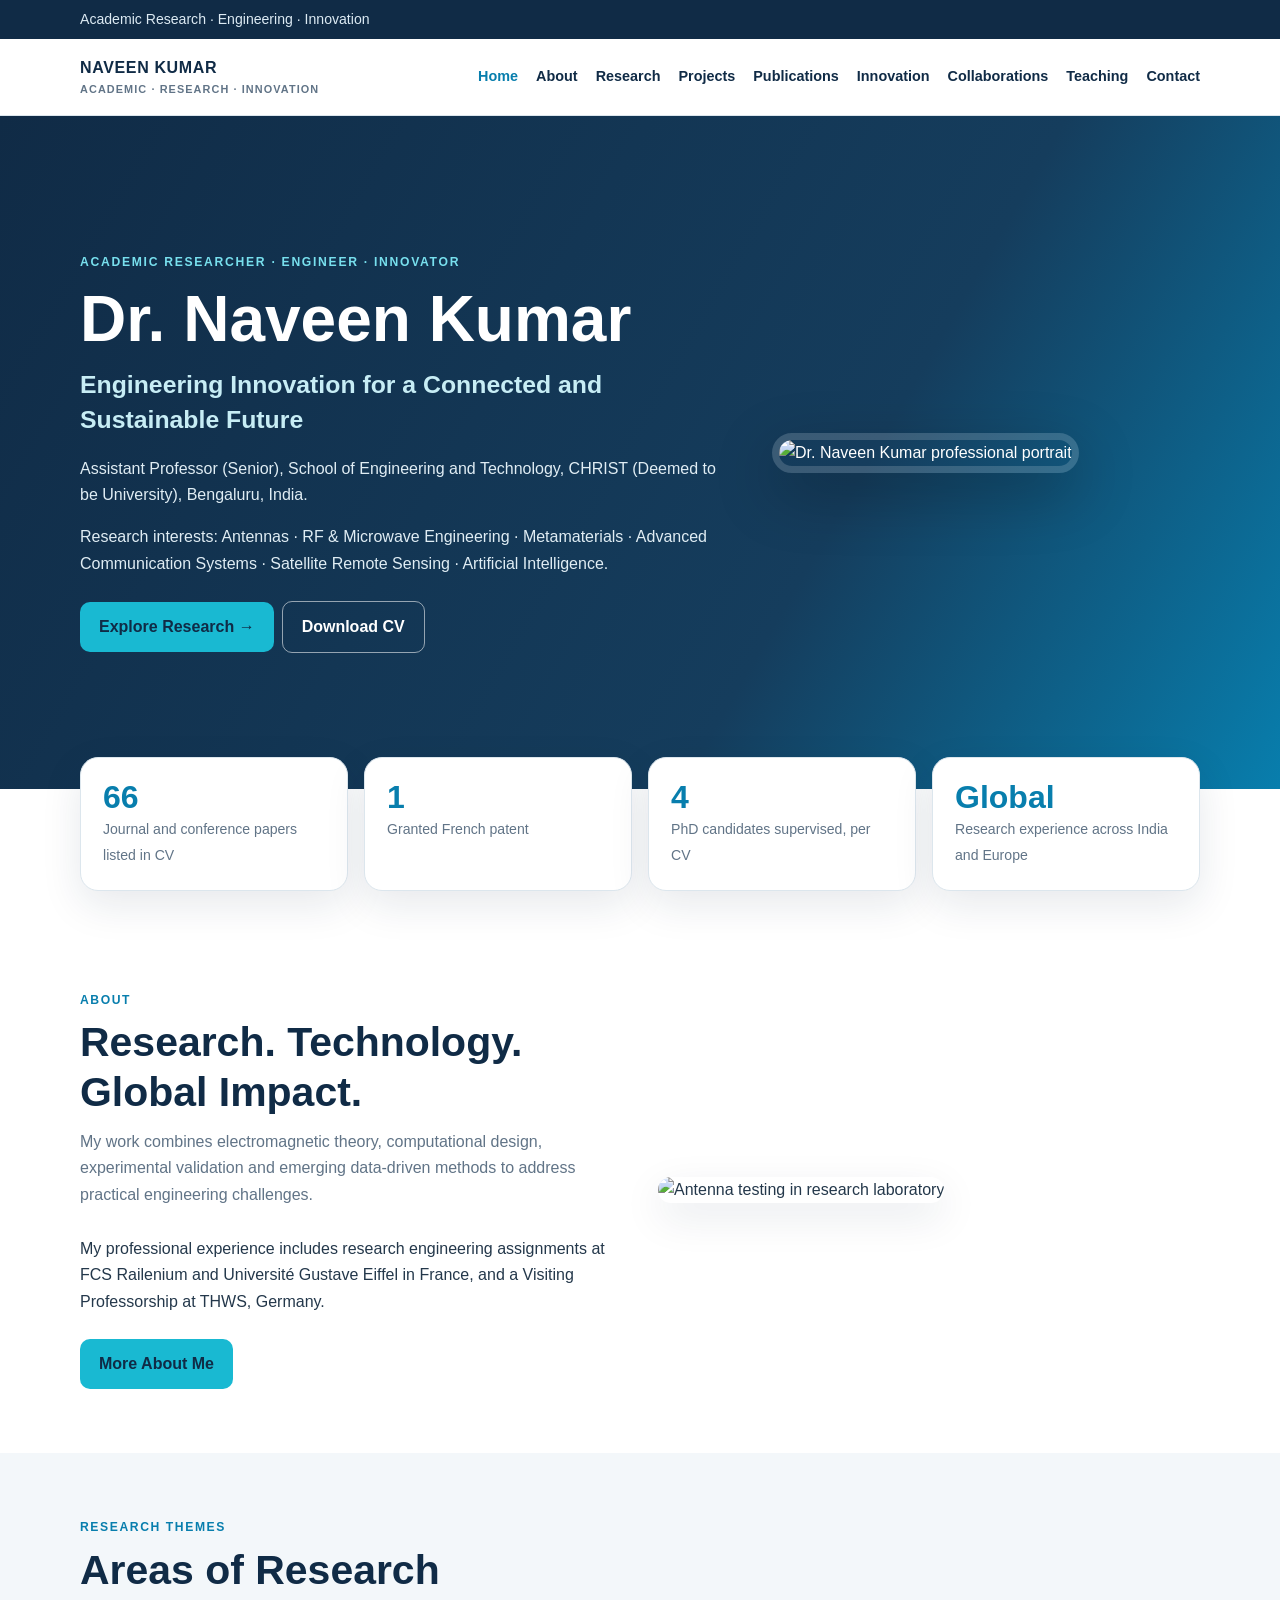
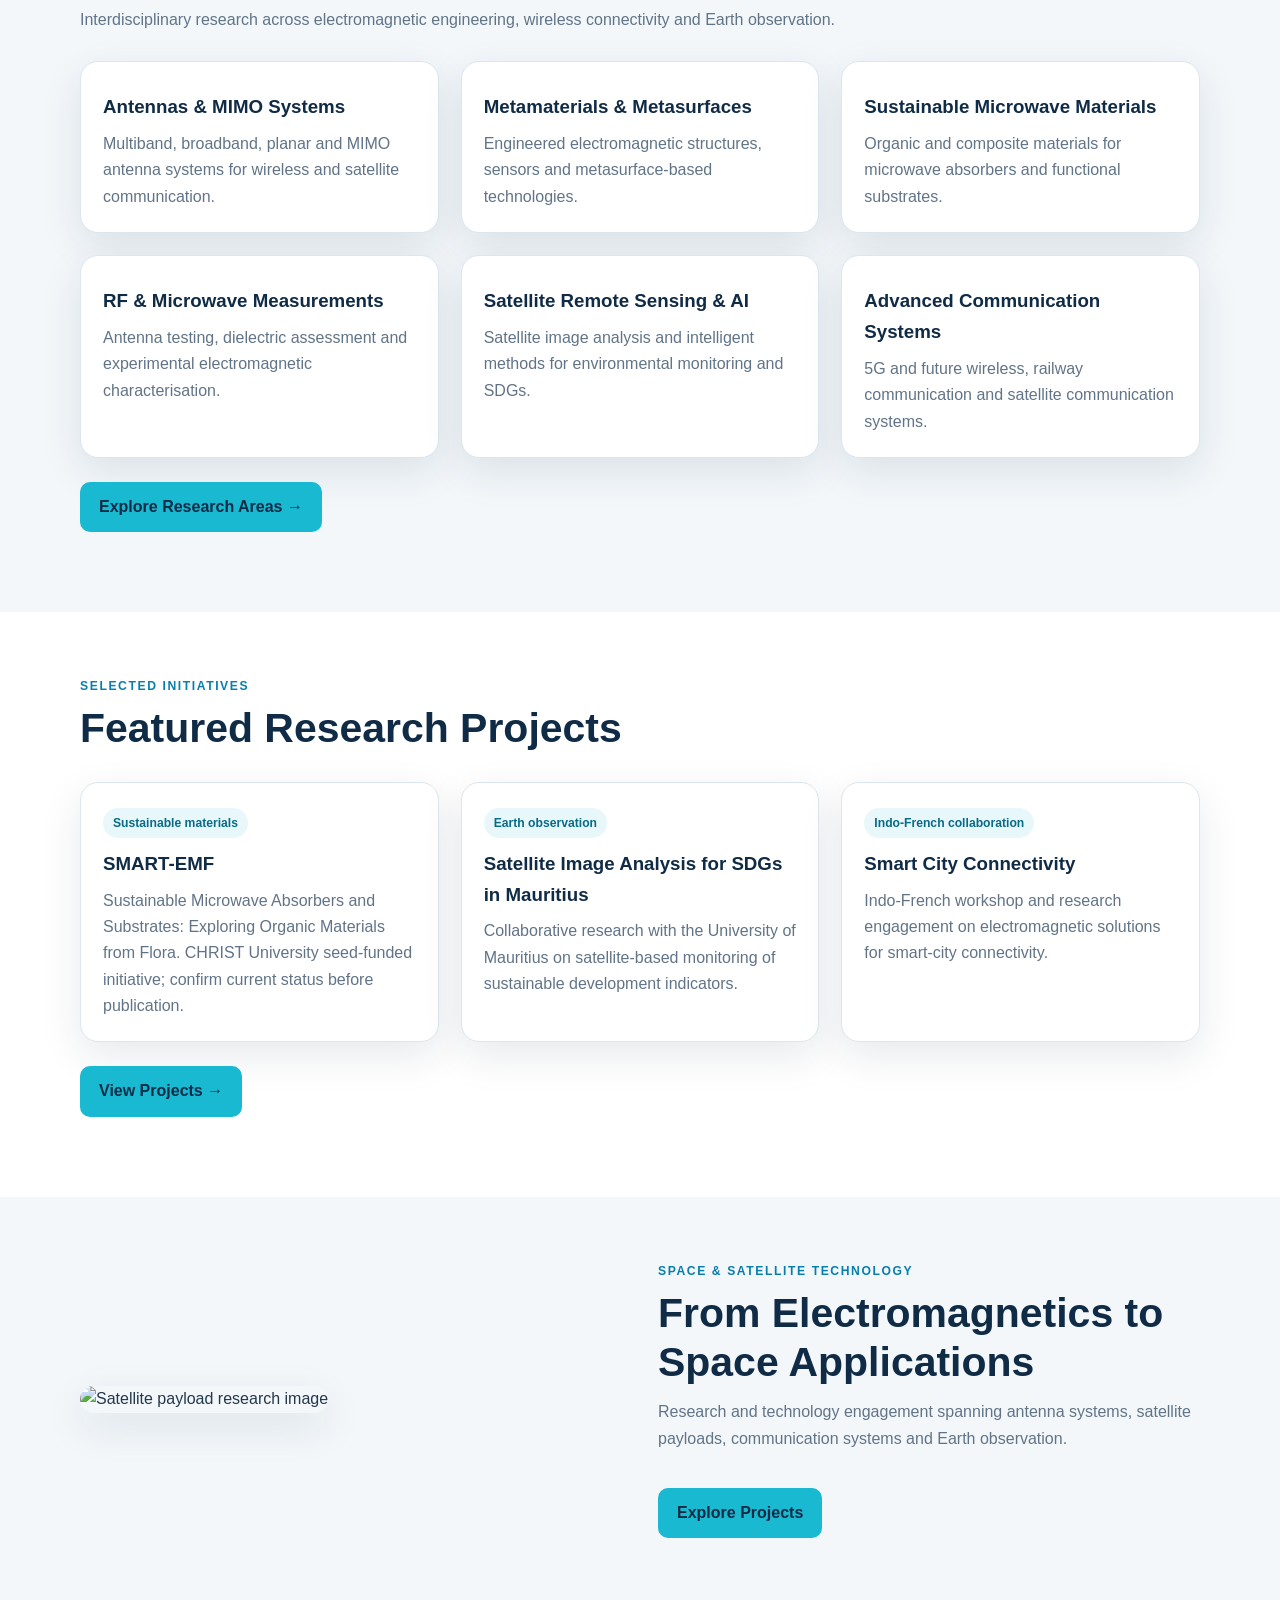
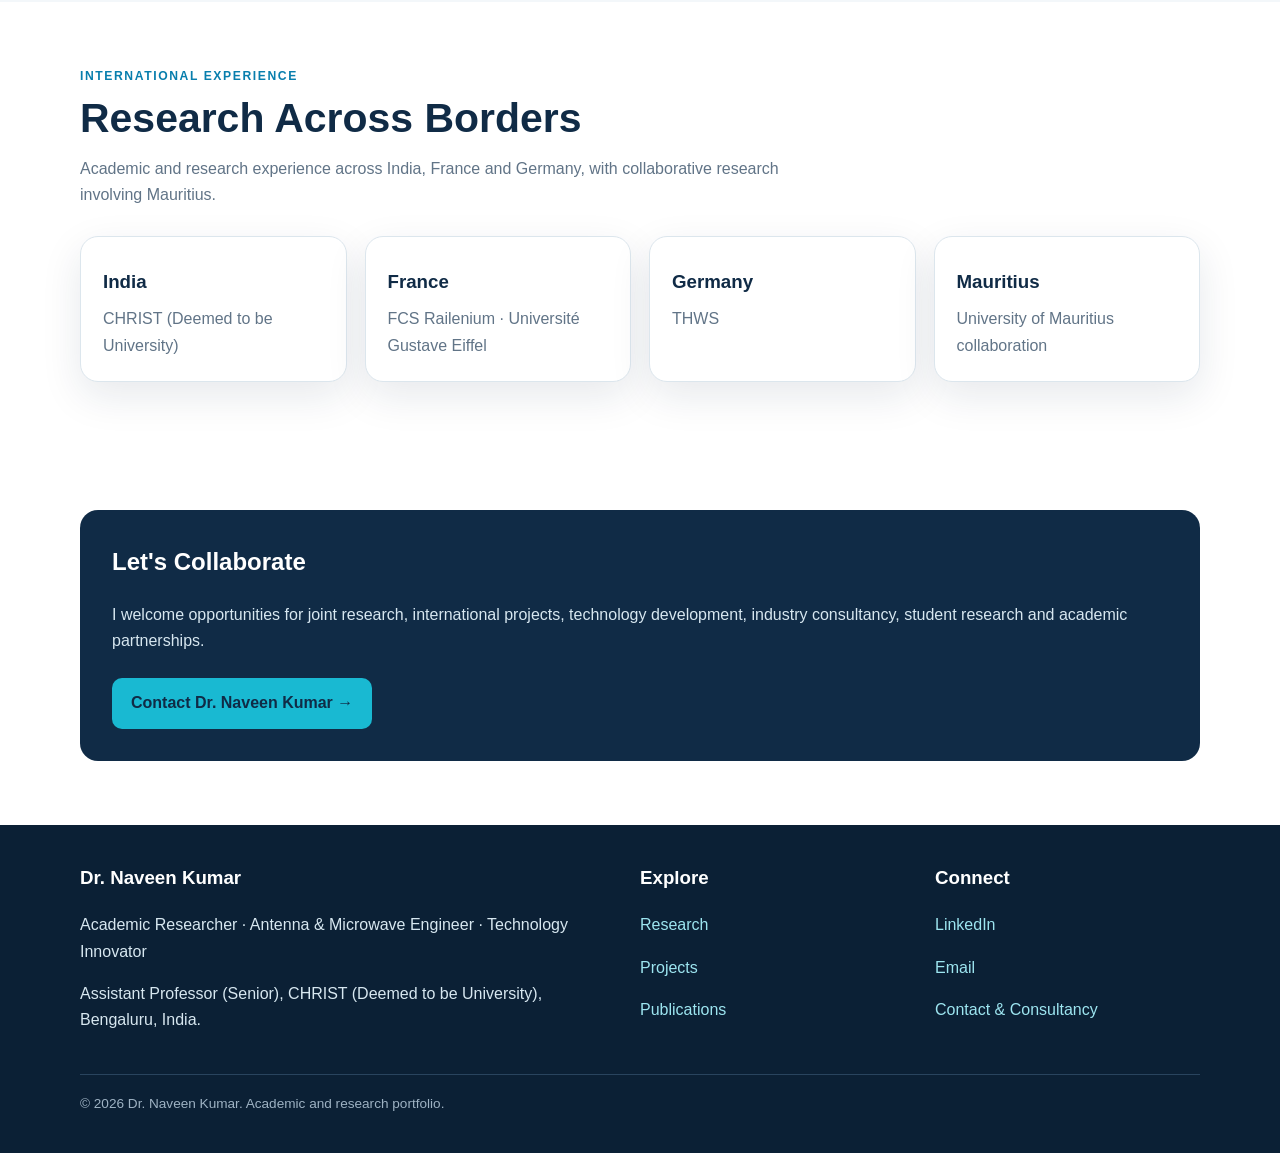
==== index.html @ cc2209ce "Fix HTML structure and update header content" ====
<!doctype html><html lang="en"><head><meta charset="utf-8"><meta name="viewport" content="width=device-width,initial-scale=1"><meta name="description" content="Academic and research portfolio of Dr. Naveen Kumar."><title>Home | Dr. Naveen Kumar</title><link rel="stylesheet" href="styles.css"></head><body>
<div class="topbar"><div class="container"><span>Academic Research · Engineering · Innovation</span></div></div>
<header><div class="container nav"><a class="brand" href="index.html"><span>NAVEEN KUMAR<small>ACADEMIC · RESEARCH · INNOVATION</small></span></a>
<button class="menu-toggle" aria-expanded="false">Menu ☰</button><nav><a href="index.html" class="active">Home</a><a href="about.html" class="">About</a><a href="research.html" class="">Research</a><a href="projects.html" class="">Projects</a><a href="publications.html" class="">Publications</a><a href="innovation.html" class="">Innovation</a><a href="collaborations.html" class="">Collaborations</a><a href="teaching.html" class="">Teaching</a><a href="contact.html" class="">Contact</a></nav></div></header>
<section class="hero"><div class="container hero-grid"><div>
<div class="eyebrow">Academic Researcher · Engineer · Innovator</div>
<h1>Dr. Naveen Kumar</h1>
<h2>Engineering Innovation for a Connected and Sustainable Future</h2>
<p>Assistant Professor (Senior), School of Engineering and Technology, CHRIST (Deemed to be University), Bengaluru, India.</p>
<p>Research interests: Antennas · RF & Microwave Engineering · Metamaterials · Advanced Communication Systems · Satellite Remote Sensing · Artificial Intelligence.</p>
<a class="btn" href="research.html">Explore Research →</a><a class="btn btn-outline" href="assets/Naveen_Kumar_Academic_CV.pdf">Download CV</a>
</div>
<div> <img class="hero-photo" src="assets/naveen_photo.jpg" alt="Dr. Naveen Kumar professional portrait"></div>
</div></section>
<section style="padding:0 0 35px"><div class="container stats">
<div class="stat"><strong>66</strong><span>Journal and conference papers listed in CV</span></div>
<div class="stat"><strong>1</strong><span>Granted French patent</span></div>
<div class="stat"><strong>4</strong><span>PhD candidates supervised, per CV</span></div>
<div class="stat"><strong>Global</strong><span>Research experience across India and Europe</span></div>
</div></section>
<section><div class="container split"><div><div class="kicker">ABOUT</div><div class="section-head"><h2>Research. Technology. Global Impact.</h2><p>My work combines electromagnetic theory, computational design, experimental validation and emerging data-driven methods to address practical engineering challenges.</p></div><p>My professional experience includes research engineering assignments at FCS Railenium and Université Gustave Eiffel in France, and a Visiting Professorship at THWS, Germany.</p><a class="btn" href="about.html">More About Me</a></div><div><img src="assets/antenna-testing.jpg" alt="Antenna testing in research laboratory"></div></div></section>
<section class="section-alt"><div class="container"><div class="section-head"><div class="kicker">RESEARCH THEMES</div><h2>Areas of Research</h2><p>Interdisciplinary research across electromagnetic engineering, wireless connectivity and Earth observation.</p></div>
<div class="grid-3">
<div class="card"><h3>Antennas & MIMO Systems</h3><p>Multiband, broadband, planar and MIMO antenna systems for wireless and satellite communication.</p></div>
<div class="card"><h3>Metamaterials & Metasurfaces</h3><p>Engineered electromagnetic structures, sensors and metasurface-based technologies.</p></div>
<div class="card"><h3>Sustainable Microwave Materials</h3><p>Organic and composite materials for microwave absorbers and functional substrates.</p></div>
<div class="card"><h3>RF & Microwave Measurements</h3><p>Antenna testing, dielectric assessment and experimental electromagnetic characterisation.</p></div>
<div class="card"><h3>Satellite Remote Sensing & AI</h3><p>Satellite image analysis and intelligent methods for environmental monitoring and SDGs.</p></div>
<div class="card"><h3>Advanced Communication Systems</h3><p>5G and future wireless, railway communication and satellite communication systems.</p></div>
</div><p><a class="btn" href="research.html">Explore Research Areas →</a></p></div></section>
<section><div class="container"><div class="section-head"><div class="kicker">SELECTED INITIATIVES</div><h2>Featured Research Projects</h2></div><div class="grid-3">
<div class="card"><span class="tag">Sustainable materials</span><h3>SMART-EMF</h3><p>Sustainable Microwave Absorbers and Substrates: Exploring Organic Materials from Flora. CHRIST University seed-funded initiative; confirm current status before publication.</p></div>
<div class="card"><span class="tag">Earth observation</span><h3>Satellite Image Analysis for SDGs in Mauritius</h3><p>Collaborative research with the University of Mauritius on satellite-based monitoring of sustainable development indicators.</p></div>
<div class="card"><span class="tag">Indo-French collaboration</span><h3>Smart City Connectivity</h3><p>Indo-French workshop and research engagement on electromagnetic solutions for smart-city connectivity.</p></div>
</div><p><a class="btn" href="projects.html">View Projects →</a></p></div></section>
<section class="section-alt"><div class="container split"><div><img src="assets/satellite-payload.jpg" alt="Satellite payload research image"></div><div><div class="kicker">SPACE & SATELLITE TECHNOLOGY</div><div class="section-head"><h2>From Electromagnetics to Space Applications</h2><p>Research and technology engagement spanning antenna systems, satellite payloads, communication systems and Earth observation.</p></div><a class="btn" href="projects.html">Explore Projects</a></div></div></section>
<section><div class="container"><div class="section-head"><div class="kicker">INTERNATIONAL EXPERIENCE</div><h2>Research Across Borders</h2><p>Academic and research experience across India, France and Germany, with collaborative research involving Mauritius.</p></div><div class="grid-4">
<div class="card"><h3>India</h3><p>CHRIST (Deemed to be University)</p></div><div class="card"><h3>France</h3><p>FCS Railenium · Université Gustave Eiffel</p></div><div class="card"><h3>Germany</h3><p>THWS</p></div><div class="card"><h3>Mauritius</h3><p>University of Mauritius collaboration</p></div>
</div></div></section>
<section><div class="container"><div class="callout"><h2>Let's Collaborate</h2><p>I welcome opportunities for joint research, international projects, technology development, industry consultancy, student research and academic partnerships.</p><a class="btn" href="contact.html">Contact Dr. Naveen Kumar →</a></div></div></section>

<footer><div class="container"><div class="foot-grid">
<div><h3>Dr. Naveen Kumar</h3><p>Academic Researcher · Antenna & Microwave Engineer · Technology Innovator</p><p>Assistant Professor (Senior), CHRIST (Deemed to be University), Bengaluru, India.</p></div>
<div><h3>Explore</h3><p><a href="research.html">Research</a></p><p><a href="projects.html">Projects</a></p><p><a href="publications.html">Publications</a></p></div>
<div><h3>Connect</h3><p><a href="https://www.linkedin.com/in/dr-naveenkumar/" target="_blank" rel="noopener">LinkedIn</a></p><p><a href="mailto:chd.naveen@gmail.com">Email</a></p><p><a href="contact.html">Contact & Consultancy</a></p></div>
</div><div class="copyright">© <span id="year">2026</span> Dr. Naveen Kumar. Academic and research portfolio.</div></div></footer>
<script>document.getElementById('year').textContent=new Date().getFullYear()</script><script src="script.js"></script></body></html>
---- styles.css ----
:root{--navy:#102b46;--blue:#087ead;--cyan:#19b9d2;--ink:#24384b;--muted:#617487;--pale:#f3f7fa;--line:#dce6ed;--white:#fff;--shadow:0 14px 40px rgba(16,43,70,.10);--radius:18px}
*{box-sizing:border-box}html{scroll-behavior:smooth}body{margin:0;font-family:Arial,Helvetica,sans-serif;color:var(--ink);background:#fff;line-height:1.65}
a{color:var(--blue);text-decoration:none}a:hover{color:var(--navy);text-decoration:underline}
.container{width:min(1120px,92%);margin:auto}.topbar{background:var(--navy);color:#dceaf3;font-size:.88rem}.topbar .container{display:flex;justify-content:space-between;gap:15px;padding:8px 0;flex-wrap:wrap}
header{background:#fff;border-bottom:1px solid var(--line);position:sticky;top:0;z-index:20}.nav{min-height:76px;display:flex;align-items:center;justify-content:space-between;gap:24px}.brand{display:flex;align-items:center;gap:12px;color:var(--navy);font-weight:800;letter-spacing:.04em}.brand img{width:45px;height:45px;object-fit:contain}.brand small{display:block;color:var(--muted);font-size:.68rem;font-weight:600;letter-spacing:.1em}
nav{display:flex;align-items:center;gap:18px;flex-wrap:wrap}nav a{font-size:.9rem;color:var(--navy);font-weight:700}nav a.active{color:var(--blue)}.menu-toggle{display:none;border:1px solid var(--line);background:#fff;border-radius:9px;padding:9px 12px;color:var(--navy);font-weight:700}
.hero{background:linear-gradient(120deg,#102b46 0%,#153d5d 64%,#087ead 100%);color:white;overflow:hidden}.hero-grid{display:grid;grid-template-columns:1.2fr .8fr;align-items:center;gap:50px;padding:72px 0}.eyebrow{color:#78e0ee;text-transform:uppercase;font-size:.76rem;font-weight:800;letter-spacing:.14em}.hero h1{font-size:clamp(2.4rem,5vw,4.3rem);line-height:1.06;margin:14px 0}.hero h2{font-size:clamp(1.1rem,2.1vw,1.55rem);line-height:1.4;color:#c7edf5;font-weight:600;margin:0 0 18px}.hero p{color:#e0edf4;max-width:650px}.hero-photo{width:100%;max-width:390px;justify-self:end;aspect-ratio:4/5;object-fit:cover;object-position:center 25%;border:7px solid rgba(255,255,255,.16);border-radius:24px;box-shadow:0 20px 60px rgba(0,0,0,.25)}
.btn{display:inline-flex;align-items:center;justify-content:center;padding:12px 19px;border-radius:10px;background:var(--cyan);color:var(--navy);font-weight:800;margin:8px 8px 0 0}.btn:hover{background:#8ce7f2;color:var(--navy);text-decoration:none}.btn-outline{border:1px solid rgba(255,255,255,.55);background:transparent;color:white}
section{padding:64px 0}.section-alt{background:var(--pale)}.section-head{max-width:760px;margin-bottom:28px}.kicker{color:var(--blue);font-size:.76rem;font-weight:800;letter-spacing:.13em;text-transform:uppercase}.section-head h2,.page-hero h1{color:var(--navy);font-size:clamp(1.8rem,3.2vw,2.6rem);line-height:1.2;margin:8px 0 12px}.section-head p{color:var(--muted);margin:0}
.stats{display:grid;grid-template-columns:repeat(4,1fr);gap:16px;margin-top:-32px;position:relative}.stat,.card{background:#fff;border:1px solid var(--line);border-radius:var(--radius);padding:22px;box-shadow:var(--shadow)}.stat strong{display:block;font-size:2rem;color:var(--blue);line-height:1.1}.stat span{font-size:.88rem;color:var(--muted)}
.grid-2{display:grid;grid-template-columns:repeat(2,1fr);gap:22px}.grid-3{display:grid;grid-template-columns:repeat(3,1fr);gap:22px}.grid-4{display:grid;grid-template-columns:repeat(4,1fr);gap:18px}
.card h3{color:var(--navy);margin:8px 0}.card p{color:var(--muted);margin:0}.card img{width:100%;height:205px;object-fit:cover;border-radius:12px;margin-bottom:12px}.tag{display:inline-block;background:#e8f7fa;color:#086b87;border-radius:99px;padding:5px 10px;font-size:.76rem;font-weight:700;margin:3px 4px 3px 0}
.feature-image{width:100%;height:350px;object-fit:cover;border-radius:var(--radius);box-shadow:var(--shadow)}.split{display:grid;grid-template-columns:1fr 1fr;gap:36px;align-items:center}.split img{width:100%;max-height:430px;object-fit:cover;border-radius:var(--radius);box-shadow:var(--shadow)}
.page-hero{background:var(--pale);padding:54px 0;border-bottom:1px solid var(--line)}.page-hero p{max-width:800px;color:var(--muted);margin:0}
ul.clean{padding-left:20px}ul.clean li{margin:8px 0}.timeline{border-left:3px solid var(--cyan);padding-left:22px}.timeline article{margin:0 0 22px}.timeline h3{margin:0;color:var(--navy)}.timeline small{color:var(--blue);font-weight:700}
.table-wrap{overflow-x:auto}table{width:100%;border-collapse:collapse;background:#fff}th,td{padding:13px 14px;border-bottom:1px solid var(--line);text-align:left;vertical-align:top}th{background:var(--navy);color:white}
.callout{background:var(--navy);color:#fff;border-radius:var(--radius);padding:32px}.callout h2{margin-top:0;color:#fff}.callout p{color:#d7e7f0}
footer{background:#0b2035;color:#d7e7f0;padding:38px 0}footer a{color:#9de5f0}footer .foot-grid{display:grid;grid-template-columns:2fr 1fr 1fr;gap:30px}footer h3{color:#fff;margin-top:0}.copyright{border-top:1px solid #29445e;margin-top:24px;padding-top:18px;color:#9eb2c3;font-size:.85rem}
.gallery{display:grid;grid-template-columns:repeat(3,1fr);gap:14px}.gallery img{width:100%;height:220px;object-fit:cover;border-radius:12px}
.notice{padding:14px 18px;background:#fff8e8;border-left:4px solid #e2a52b;border-radius:8px;color:#6c541f}
@media(max-width:850px){nav{gap:10px}nav a{font-size:.82rem}.hero-grid{gap:28px}.stats{grid-template-columns:repeat(2,1fr)}.grid-4{grid-template-columns:repeat(2,1fr)}}
@media(max-width:680px){.menu-toggle{display:block}nav{display:none;position:absolute;left:0;right:0;top:76px;background:white;padding:16px 4%;border-bottom:1px solid var(--line);box-shadow:var(--shadow);flex-direction:column;align-items:flex-start}nav.open{display:flex}.hero-grid,.split{grid-template-columns:1fr}.hero-grid{padding:48px 0}.hero-photo{justify-self:start;max-width:260px}.grid-2,.grid-3,.grid-4{grid-template-columns:1fr}.stats{grid-template-columns:repeat(2,1fr)}section{padding:46px 0}.gallery{grid-template-columns:1fr 1fr}footer .foot-grid{grid-template-columns:1fr}.topbar .container{font-size:.78rem}}
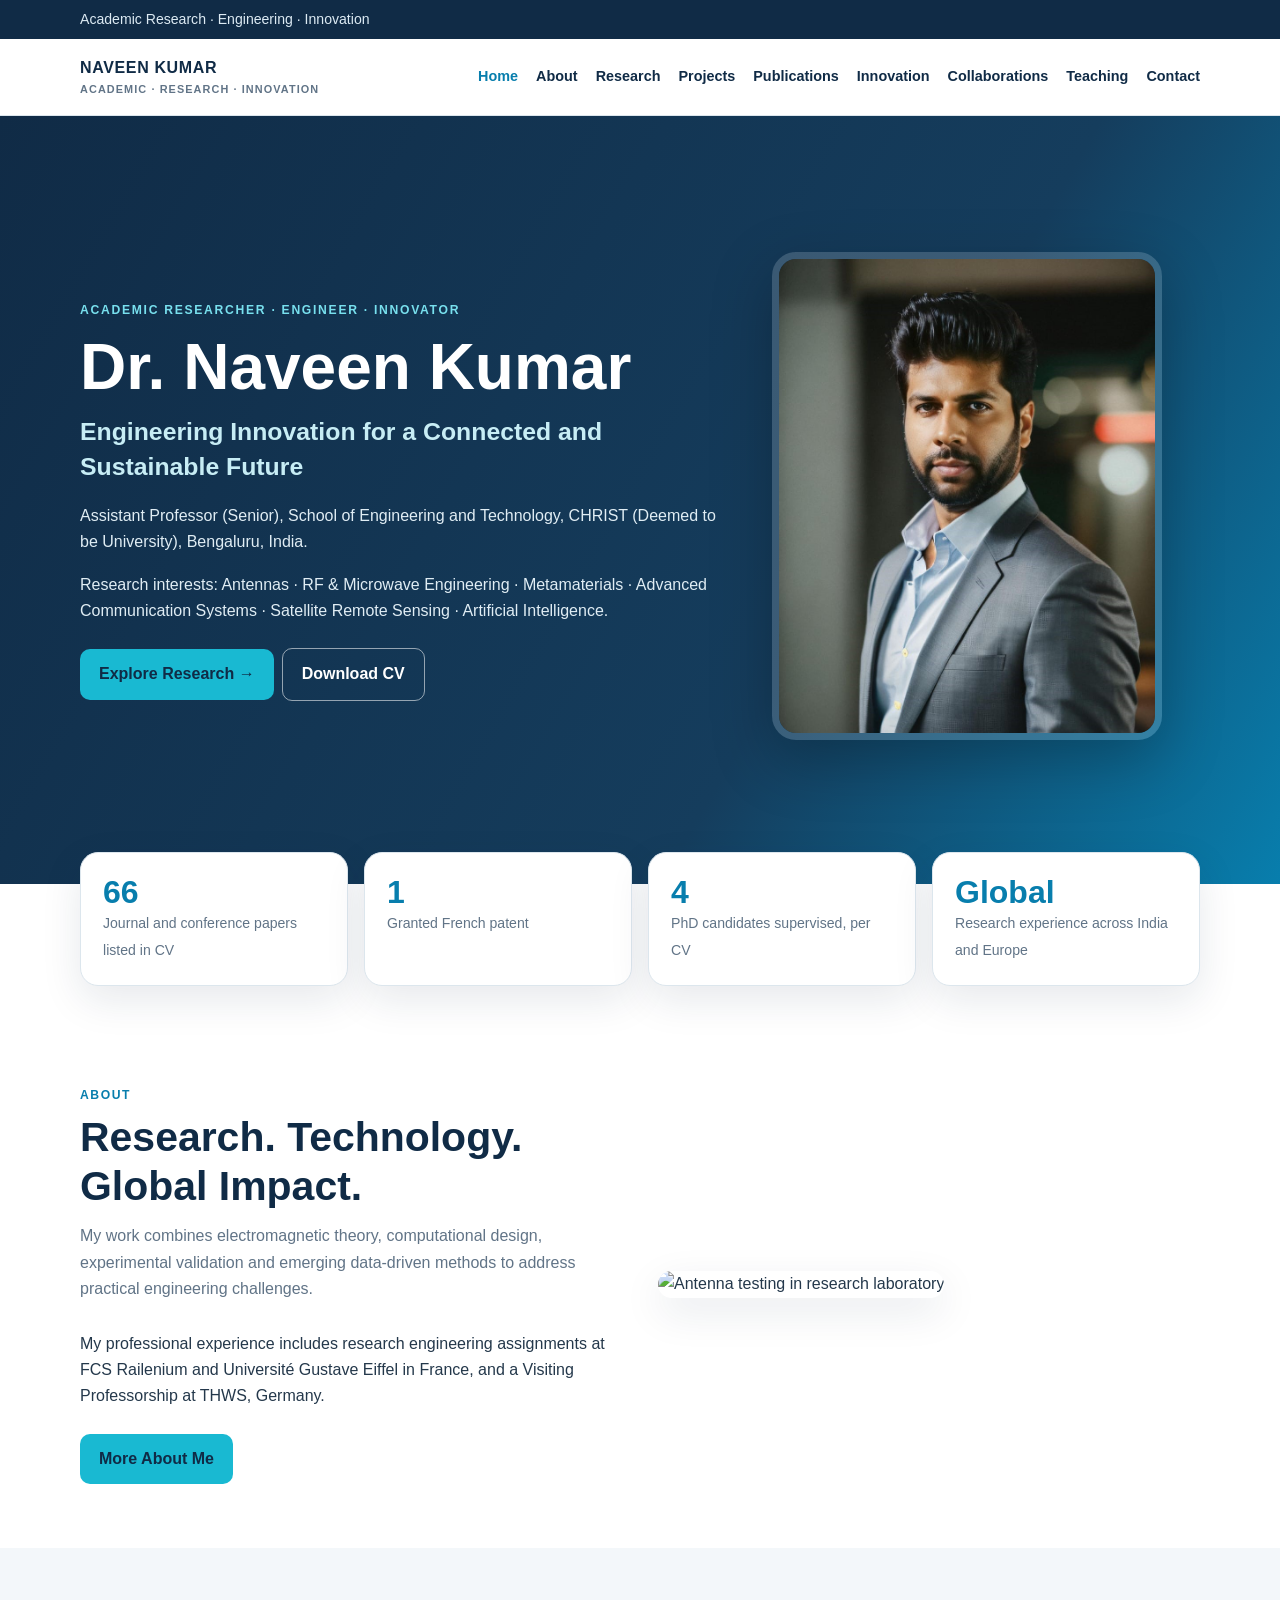
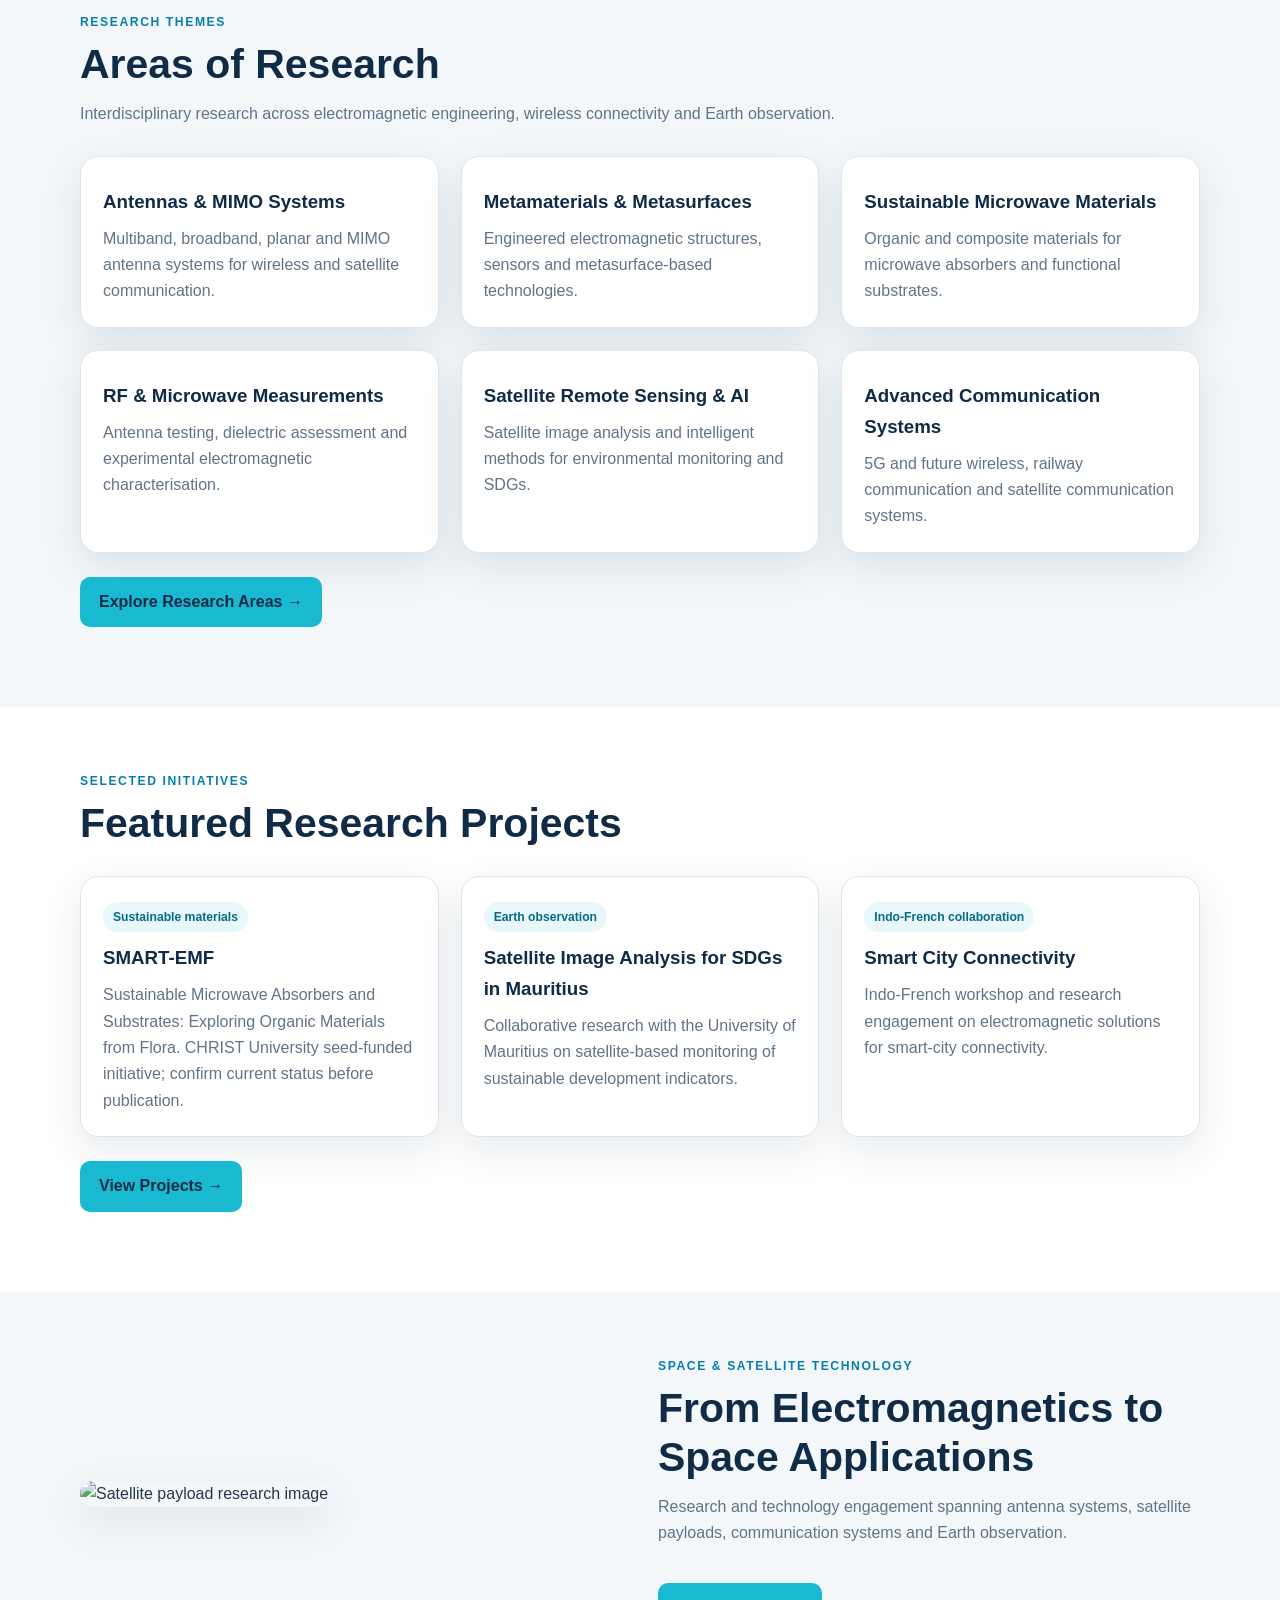
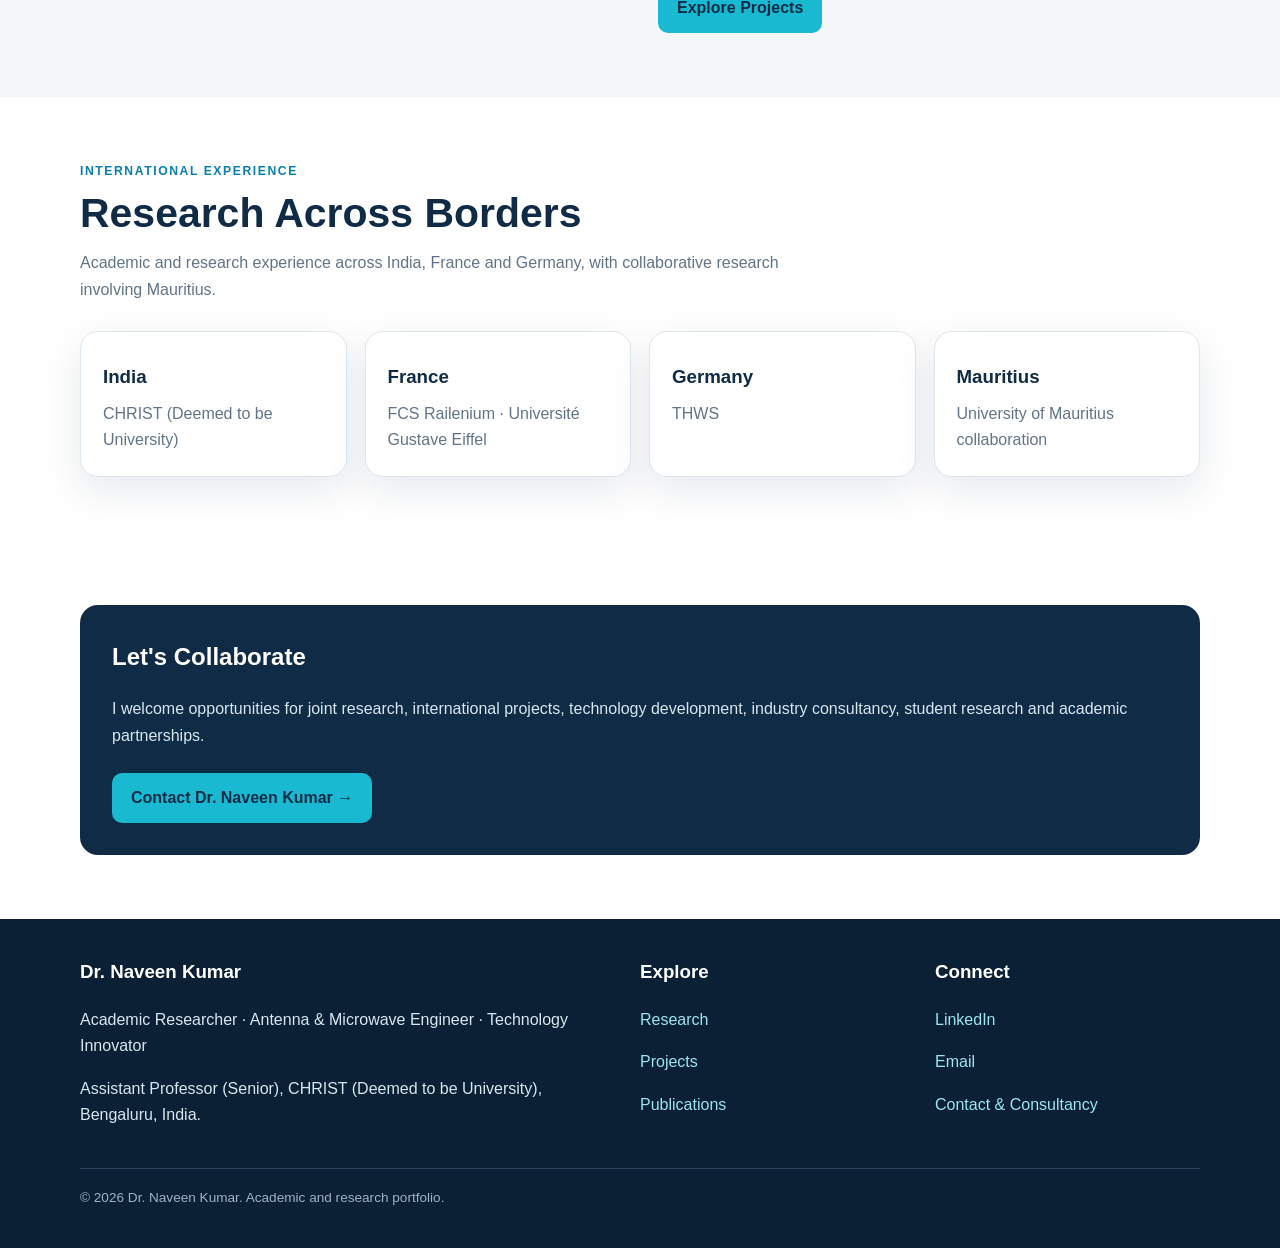
==== commit 1f13fad3: "Fix links and image source in index.html Updated CV link and image source to remove 'assets/' prefix" ====
--- a/index.html
+++ b/index.html
@@ -8,9 +8,9 @@
 <h2>Engineering Innovation for a Connected and Sustainable Future</h2>
 <p>Assistant Professor (Senior), School of Engineering and Technology, CHRIST (Deemed to be University), Bengaluru, India.</p>
 <p>Research interests: Antennas · RF & Microwave Engineering · Metamaterials · Advanced Communication Systems · Satellite Remote Sensing · Artificial Intelligence.</p>
-<a class="btn" href="research.html">Explore Research →</a><a class="btn btn-outline" href="assets/Naveen_Kumar_Academic_CV.pdf">Download CV</a>
+<a class="btn" href="research.html">Explore Research →</a><a class="btn btn-outline" href="Naveen_Kumar_Academic_CV.pdf">Download CV</a>
 </div>
-<div> <img class="hero-photo" src="assets/naveen_photo.jpg" alt="Dr. Naveen Kumar professional portrait"></div>
+<div> <img class="hero-photo" src="naveen_photo.jpg" alt="Dr. Naveen Kumar professional portrait"></div>
 </div></section>
 <section style="padding:0 0 35px"><div class="container stats">
 <div class="stat"><strong>66</strong><span>Journal and conference papers listed in CV</span></div>
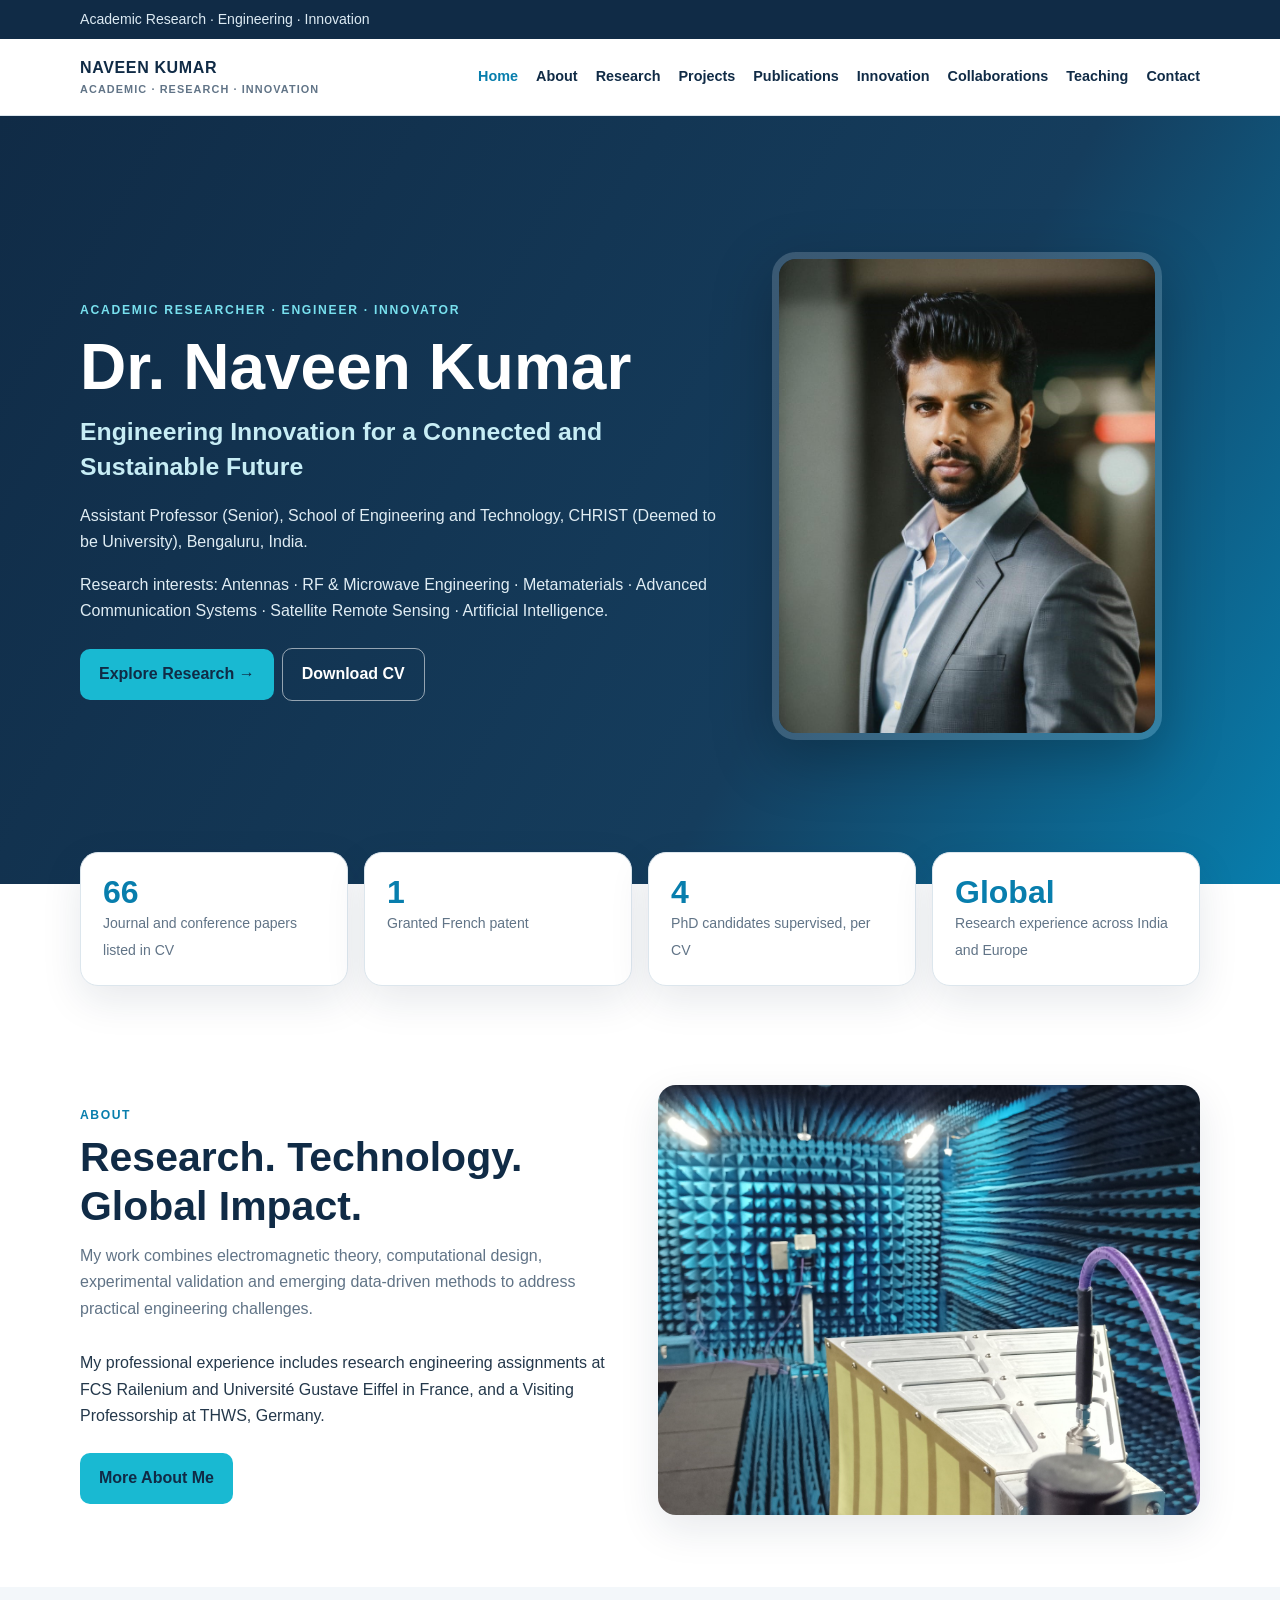
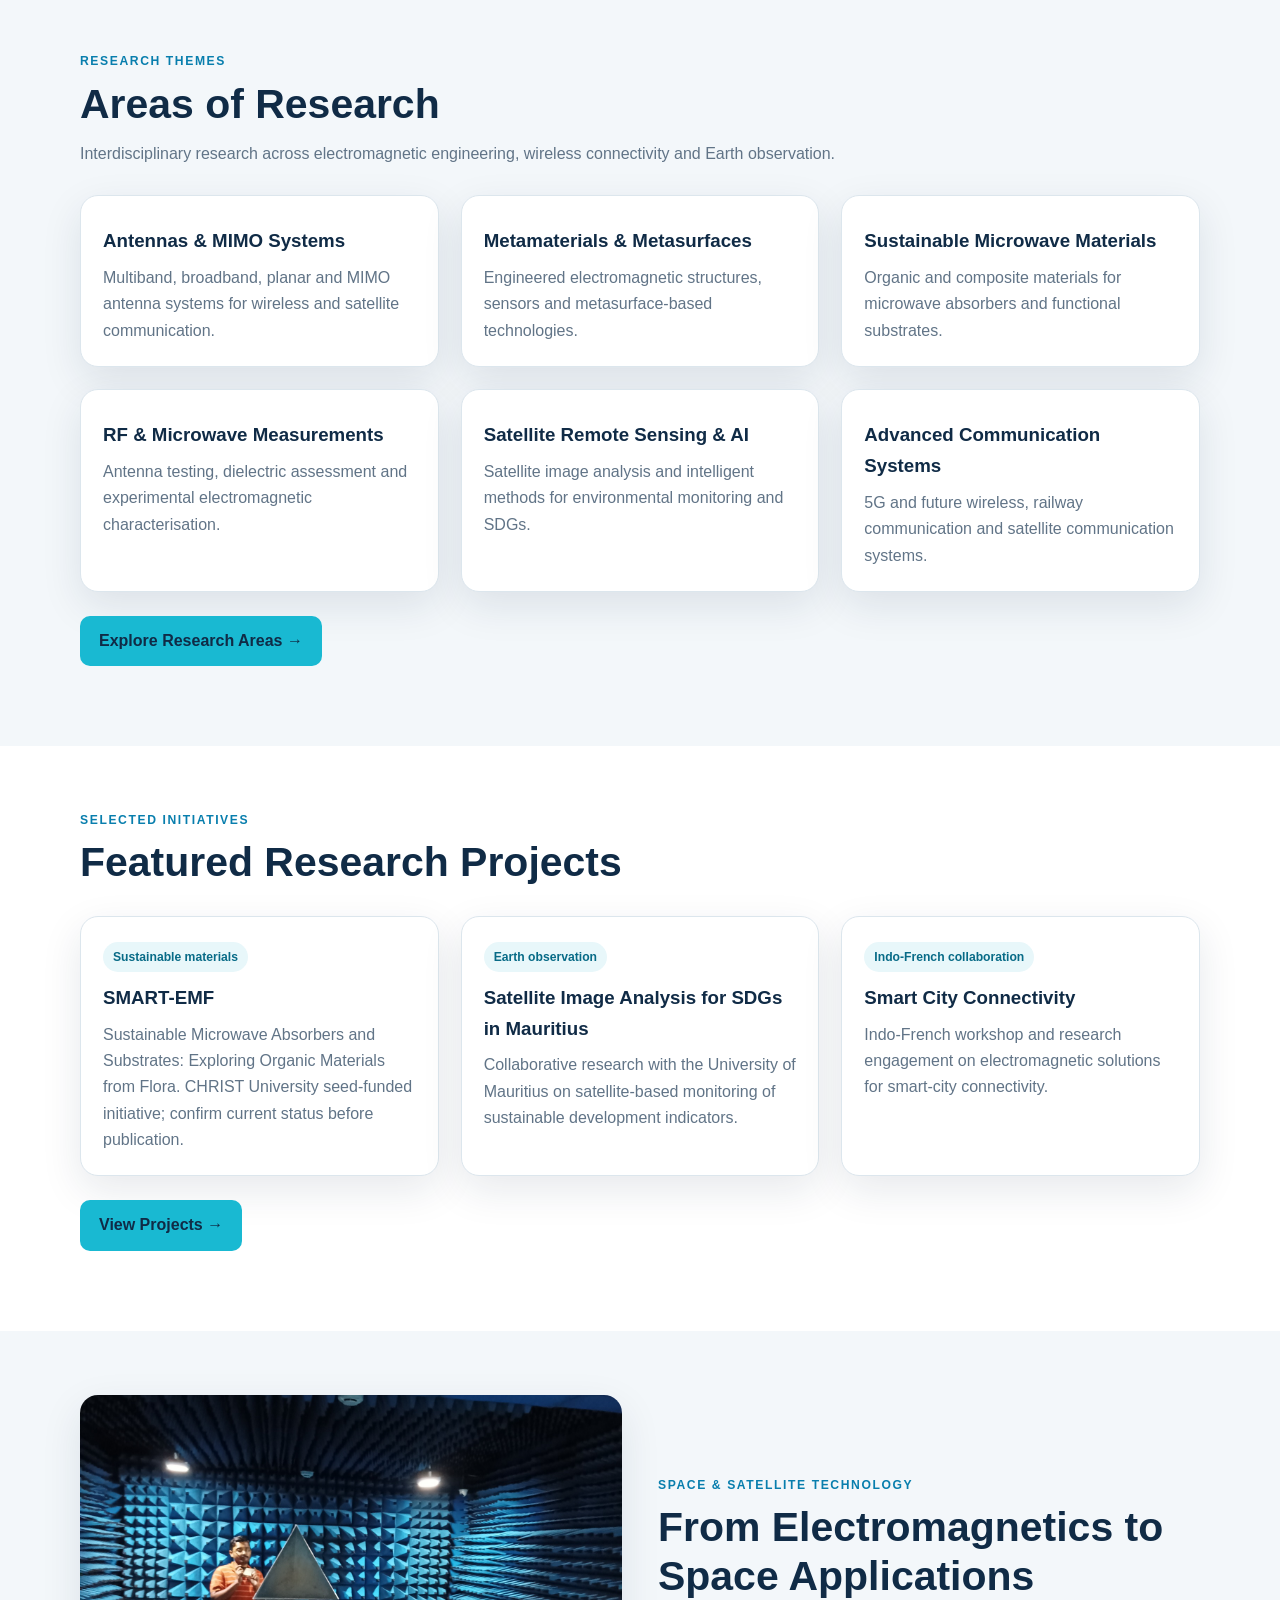
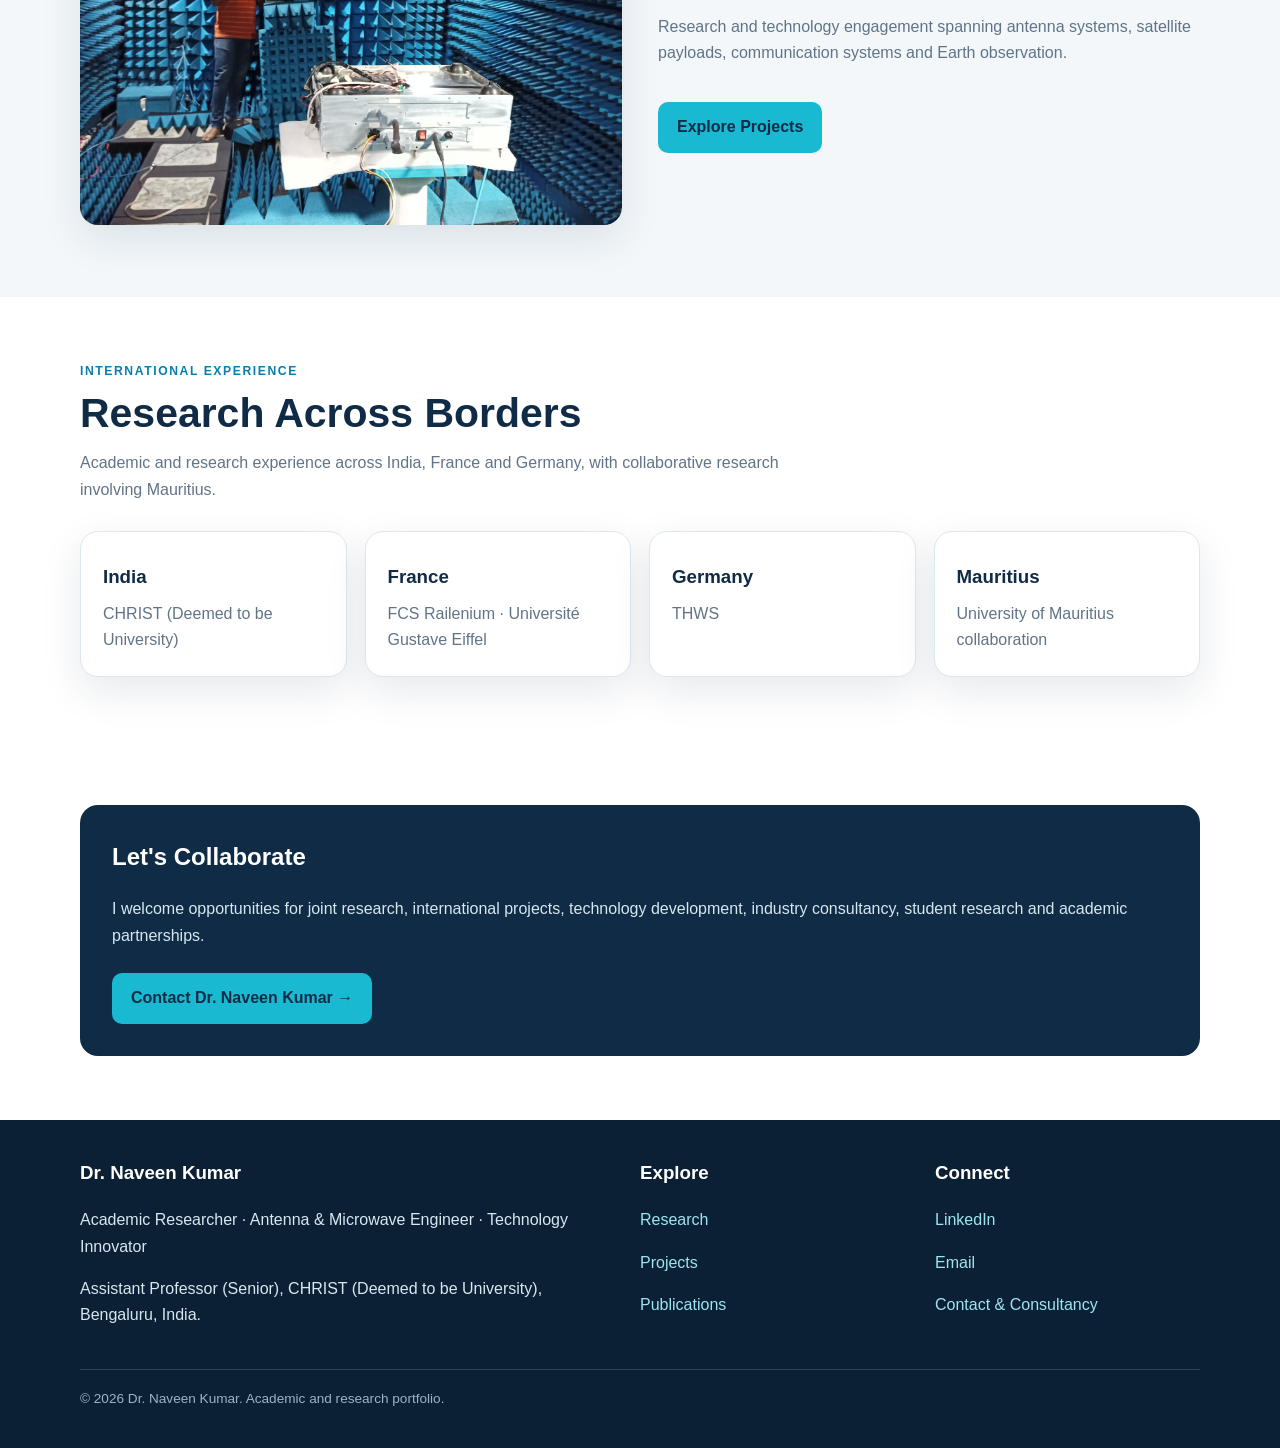
==== commit ced41df4: "Update index.html" ====
--- a/index.html
+++ b/index.html
@@ -18,7 +18,7 @@
 <div class="stat"><strong>4</strong><span>PhD candidates supervised, per CV</span></div>
 <div class="stat"><strong>Global</strong><span>Research experience across India and Europe</span></div>
 </div></section>
-<section><div class="container split"><div><div class="kicker">ABOUT</div><div class="section-head"><h2>Research. Technology. Global Impact.</h2><p>My work combines electromagnetic theory, computational design, experimental validation and emerging data-driven methods to address practical engineering challenges.</p></div><p>My professional experience includes research engineering assignments at FCS Railenium and Université Gustave Eiffel in France, and a Visiting Professorship at THWS, Germany.</p><a class="btn" href="about.html">More About Me</a></div><div><img src="assets/antenna-testing.jpg" alt="Antenna testing in research laboratory"></div></div></section>
+<section><div class="container split"><div><div class="kicker">ABOUT</div><div class="section-head"><h2>Research. Technology. Global Impact.</h2><p>My work combines electromagnetic theory, computational design, experimental validation and emerging data-driven methods to address practical engineering challenges.</p></div><p>My professional experience includes research engineering assignments at FCS Railenium and Université Gustave Eiffel in France, and a Visiting Professorship at THWS, Germany.</p><a class="btn" href="about.html">More About Me</a></div><div><img src="antenna-testing.jpg" alt="Antenna testing in research laboratory"></div></div></section>
 <section class="section-alt"><div class="container"><div class="section-head"><div class="kicker">RESEARCH THEMES</div><h2>Areas of Research</h2><p>Interdisciplinary research across electromagnetic engineering, wireless connectivity and Earth observation.</p></div>
 <div class="grid-3">
 <div class="card"><h3>Antennas & MIMO Systems</h3><p>Multiband, broadband, planar and MIMO antenna systems for wireless and satellite communication.</p></div>
@@ -33,7 +33,7 @@
 <div class="card"><span class="tag">Earth observation</span><h3>Satellite Image Analysis for SDGs in Mauritius</h3><p>Collaborative research with the University of Mauritius on satellite-based monitoring of sustainable development indicators.</p></div>
 <div class="card"><span class="tag">Indo-French collaboration</span><h3>Smart City Connectivity</h3><p>Indo-French workshop and research engagement on electromagnetic solutions for smart-city connectivity.</p></div>
 </div><p><a class="btn" href="projects.html">View Projects →</a></p></div></section>
-<section class="section-alt"><div class="container split"><div><img src="assets/satellite-payload.jpg" alt="Satellite payload research image"></div><div><div class="kicker">SPACE & SATELLITE TECHNOLOGY</div><div class="section-head"><h2>From Electromagnetics to Space Applications</h2><p>Research and technology engagement spanning antenna systems, satellite payloads, communication systems and Earth observation.</p></div><a class="btn" href="projects.html">Explore Projects</a></div></div></section>
+<section class="section-alt"><div class="container split"><div><img src="satellite-payload.jpg" alt="Satellite payload research image"></div><div><div class="kicker">SPACE & SATELLITE TECHNOLOGY</div><div class="section-head"><h2>From Electromagnetics to Space Applications</h2><p>Research and technology engagement spanning antenna systems, satellite payloads, communication systems and Earth observation.</p></div><a class="btn" href="projects.html">Explore Projects</a></div></div></section>
 <section><div class="container"><div class="section-head"><div class="kicker">INTERNATIONAL EXPERIENCE</div><h2>Research Across Borders</h2><p>Academic and research experience across India, France and Germany, with collaborative research involving Mauritius.</p></div><div class="grid-4">
 <div class="card"><h3>India</h3><p>CHRIST (Deemed to be University)</p></div><div class="card"><h3>France</h3><p>FCS Railenium · Université Gustave Eiffel</p></div><div class="card"><h3>Germany</h3><p>THWS</p></div><div class="card"><h3>Mauritius</h3><p>University of Mauritius collaboration</p></div>
 </div></div></section>
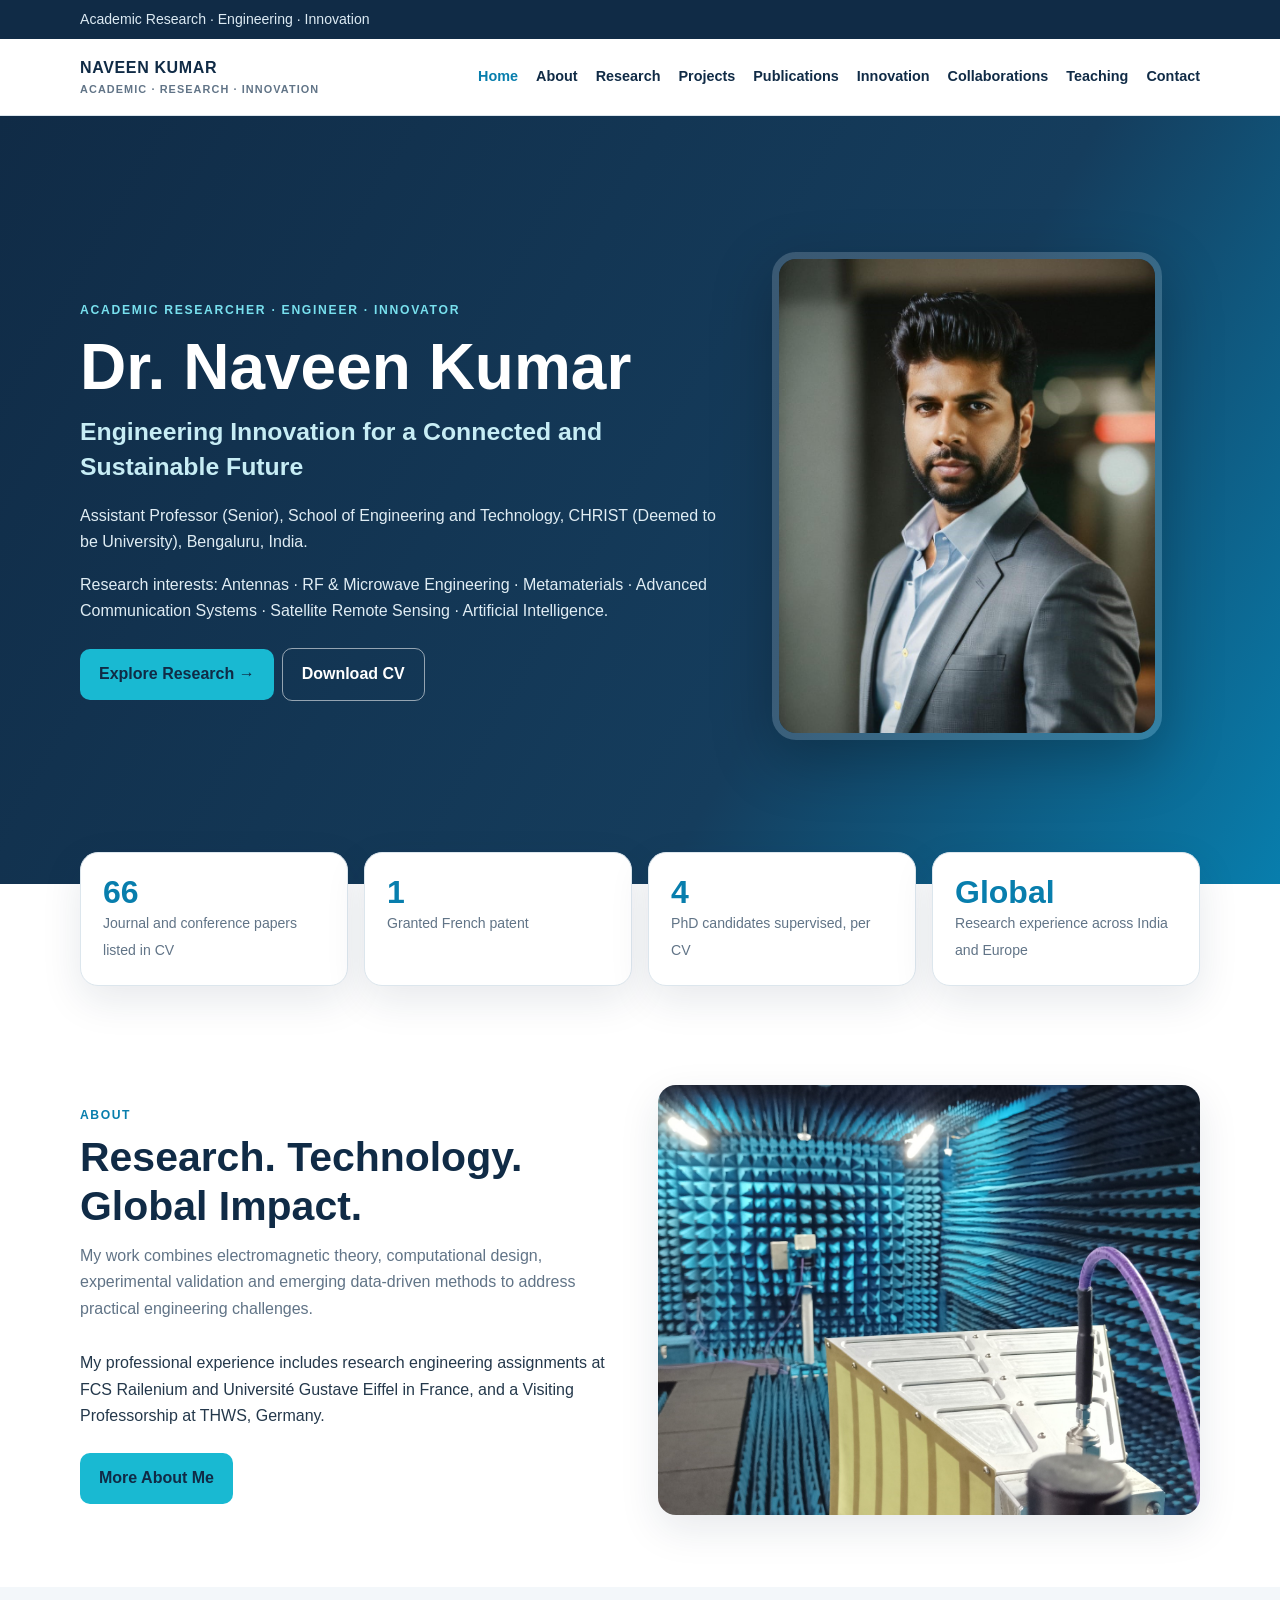
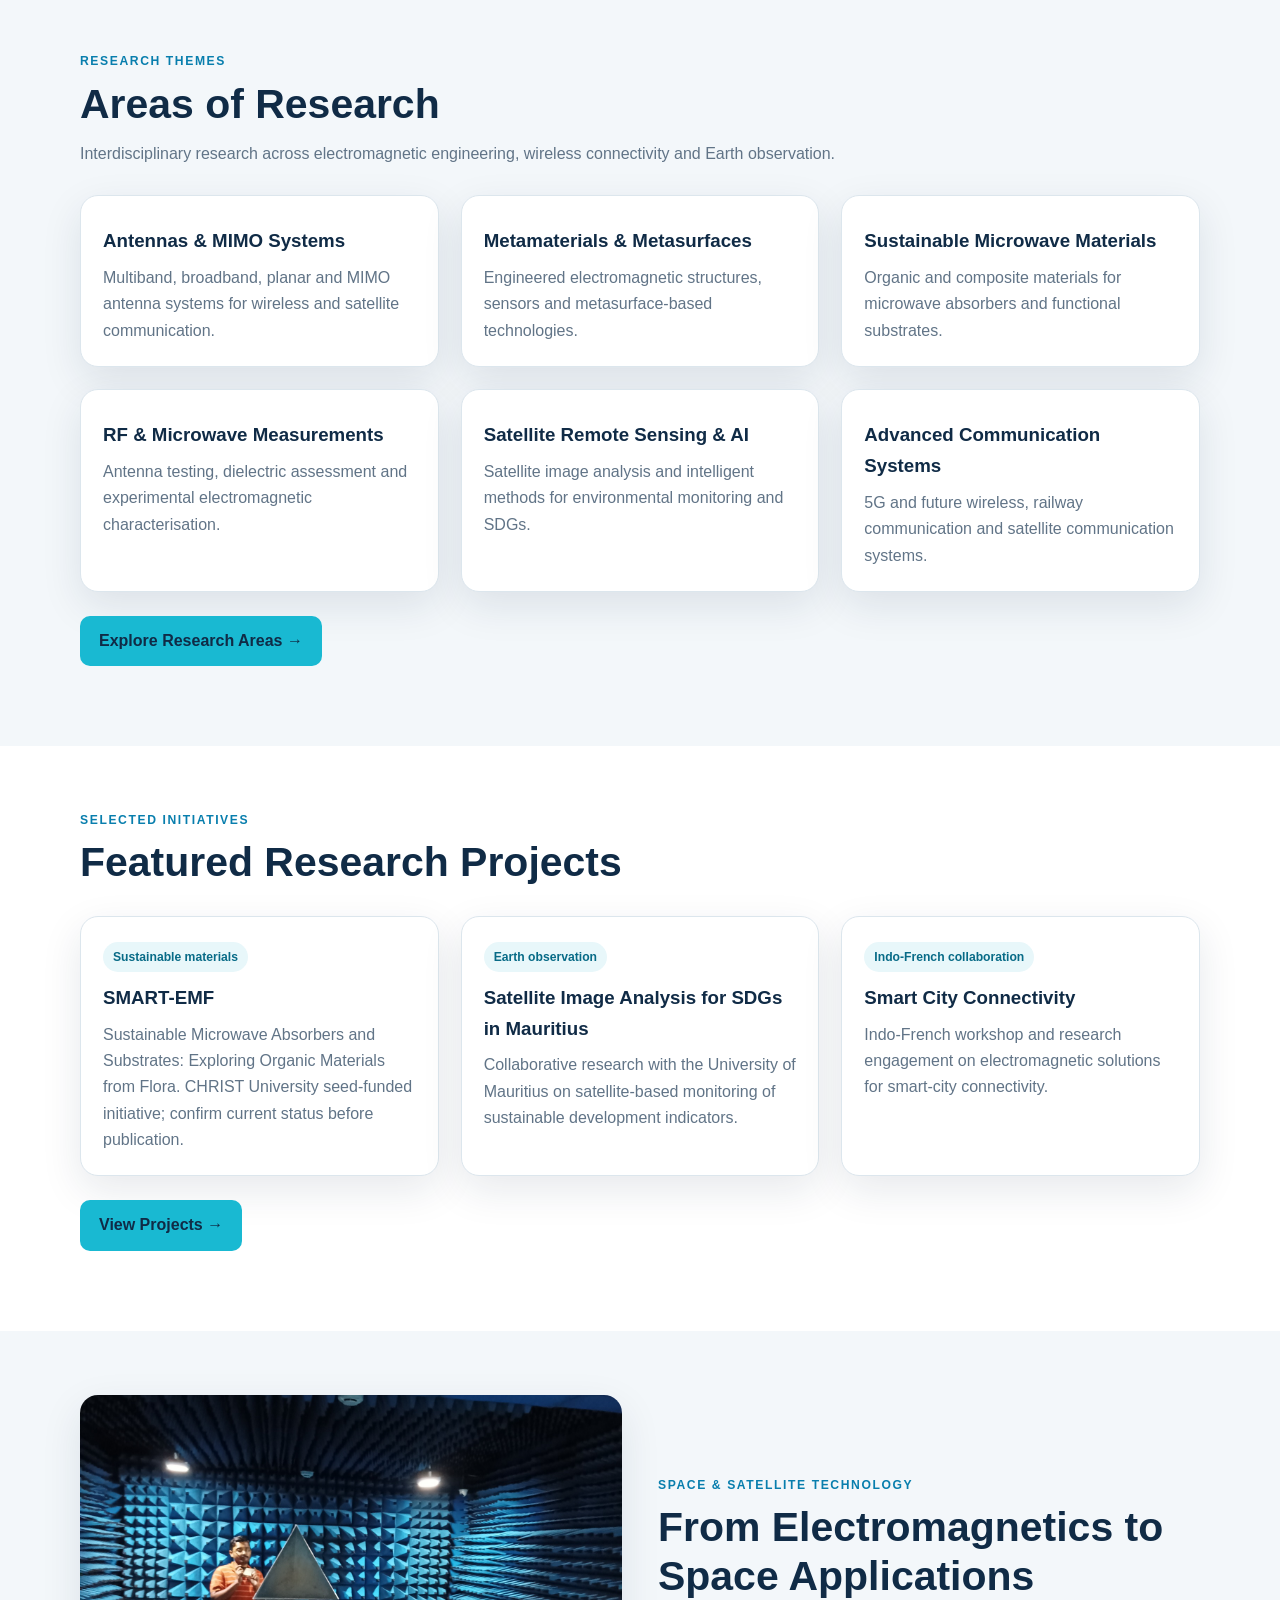
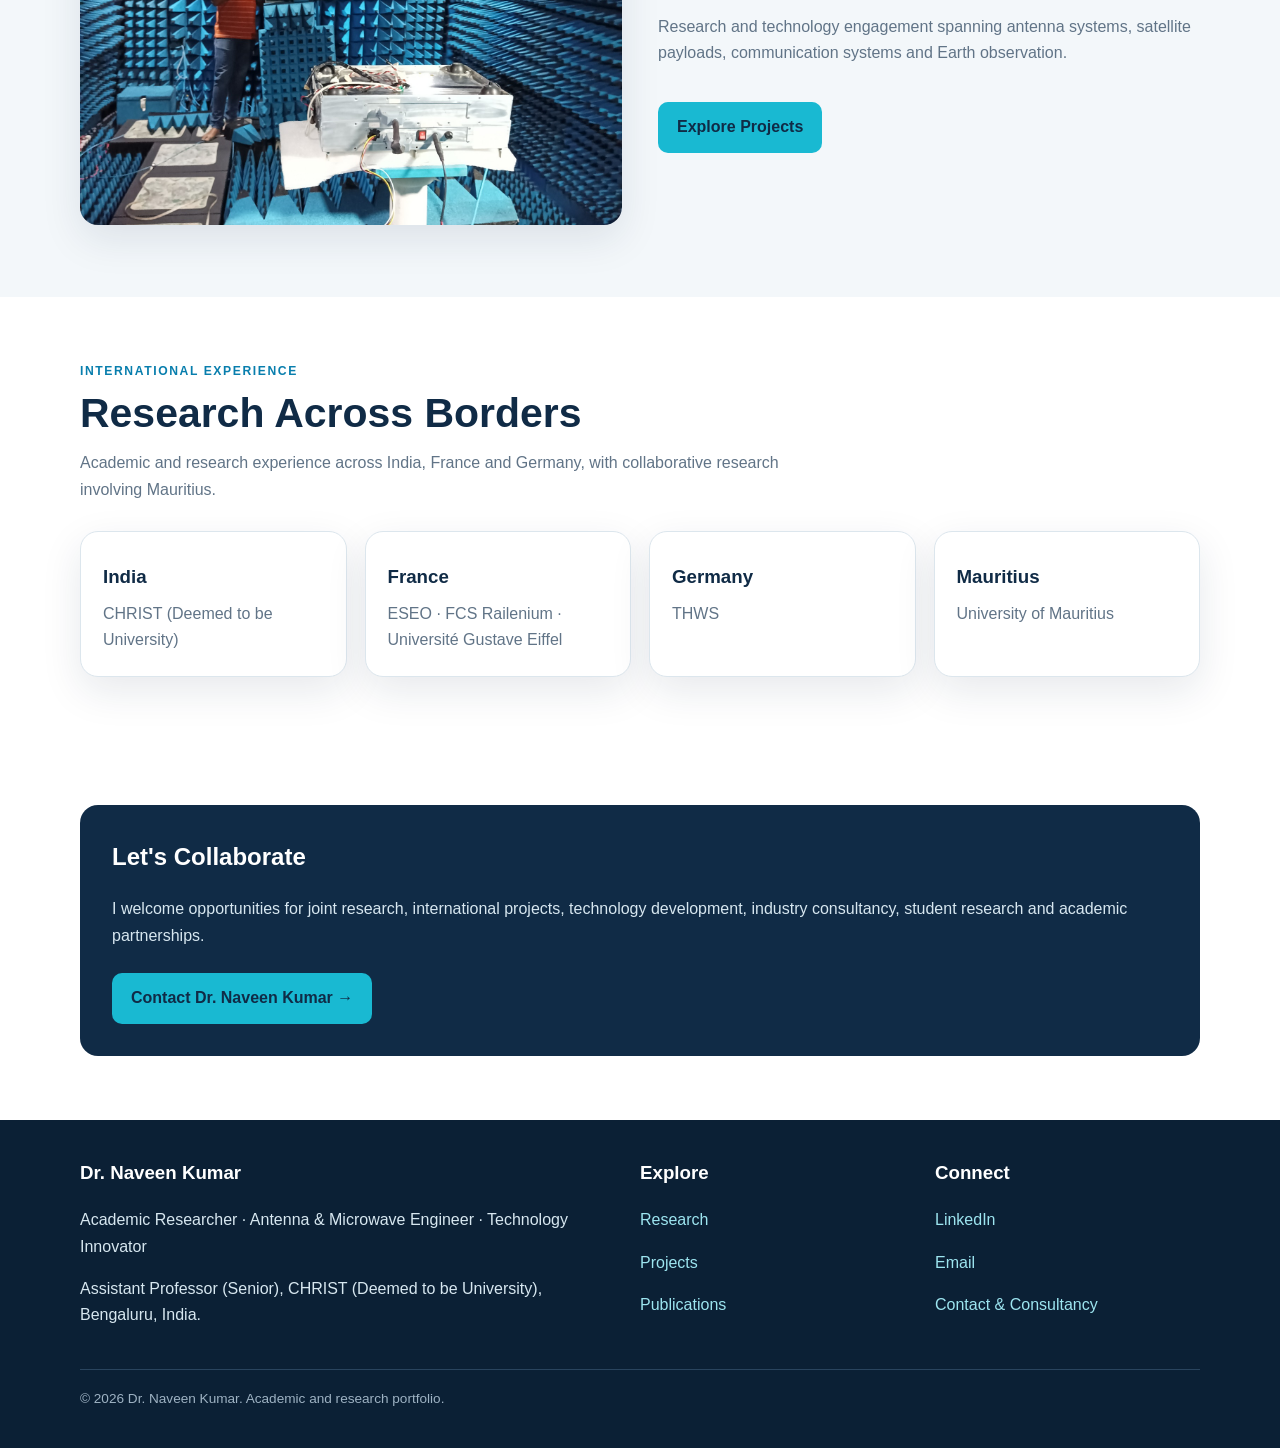
==== commit 6ef88792: "Update international experience section with details" ====
--- a/index.html
+++ b/index.html
@@ -35,7 +35,7 @@
 </div><p><a class="btn" href="projects.html">View Projects →</a></p></div></section>
 <section class="section-alt"><div class="container split"><div><img src="satellite-payload.jpg" alt="Satellite payload research image"></div><div><div class="kicker">SPACE & SATELLITE TECHNOLOGY</div><div class="section-head"><h2>From Electromagnetics to Space Applications</h2><p>Research and technology engagement spanning antenna systems, satellite payloads, communication systems and Earth observation.</p></div><a class="btn" href="projects.html">Explore Projects</a></div></div></section>
 <section><div class="container"><div class="section-head"><div class="kicker">INTERNATIONAL EXPERIENCE</div><h2>Research Across Borders</h2><p>Academic and research experience across India, France and Germany, with collaborative research involving Mauritius.</p></div><div class="grid-4">
-<div class="card"><h3>India</h3><p>CHRIST (Deemed to be University)</p></div><div class="card"><h3>France</h3><p>FCS Railenium · Université Gustave Eiffel</p></div><div class="card"><h3>Germany</h3><p>THWS</p></div><div class="card"><h3>Mauritius</h3><p>University of Mauritius collaboration</p></div>
+<div class="card"><h3>India</h3><p>CHRIST (Deemed to be University)</p></div><div class="card"><h3>France</h3><p>ESEO · FCS Railenium · Université Gustave Eiffel</p></div><div class="card"><h3>Germany</h3><p>THWS</p></div><div class="card"><h3>Mauritius</h3><p>University of Mauritius</p></div>
 </div></div></section>
 <section><div class="container"><div class="callout"><h2>Let's Collaborate</h2><p>I welcome opportunities for joint research, international projects, technology development, industry consultancy, student research and academic partnerships.</p><a class="btn" href="contact.html">Contact Dr. Naveen Kumar →</a></div></div></section>
 
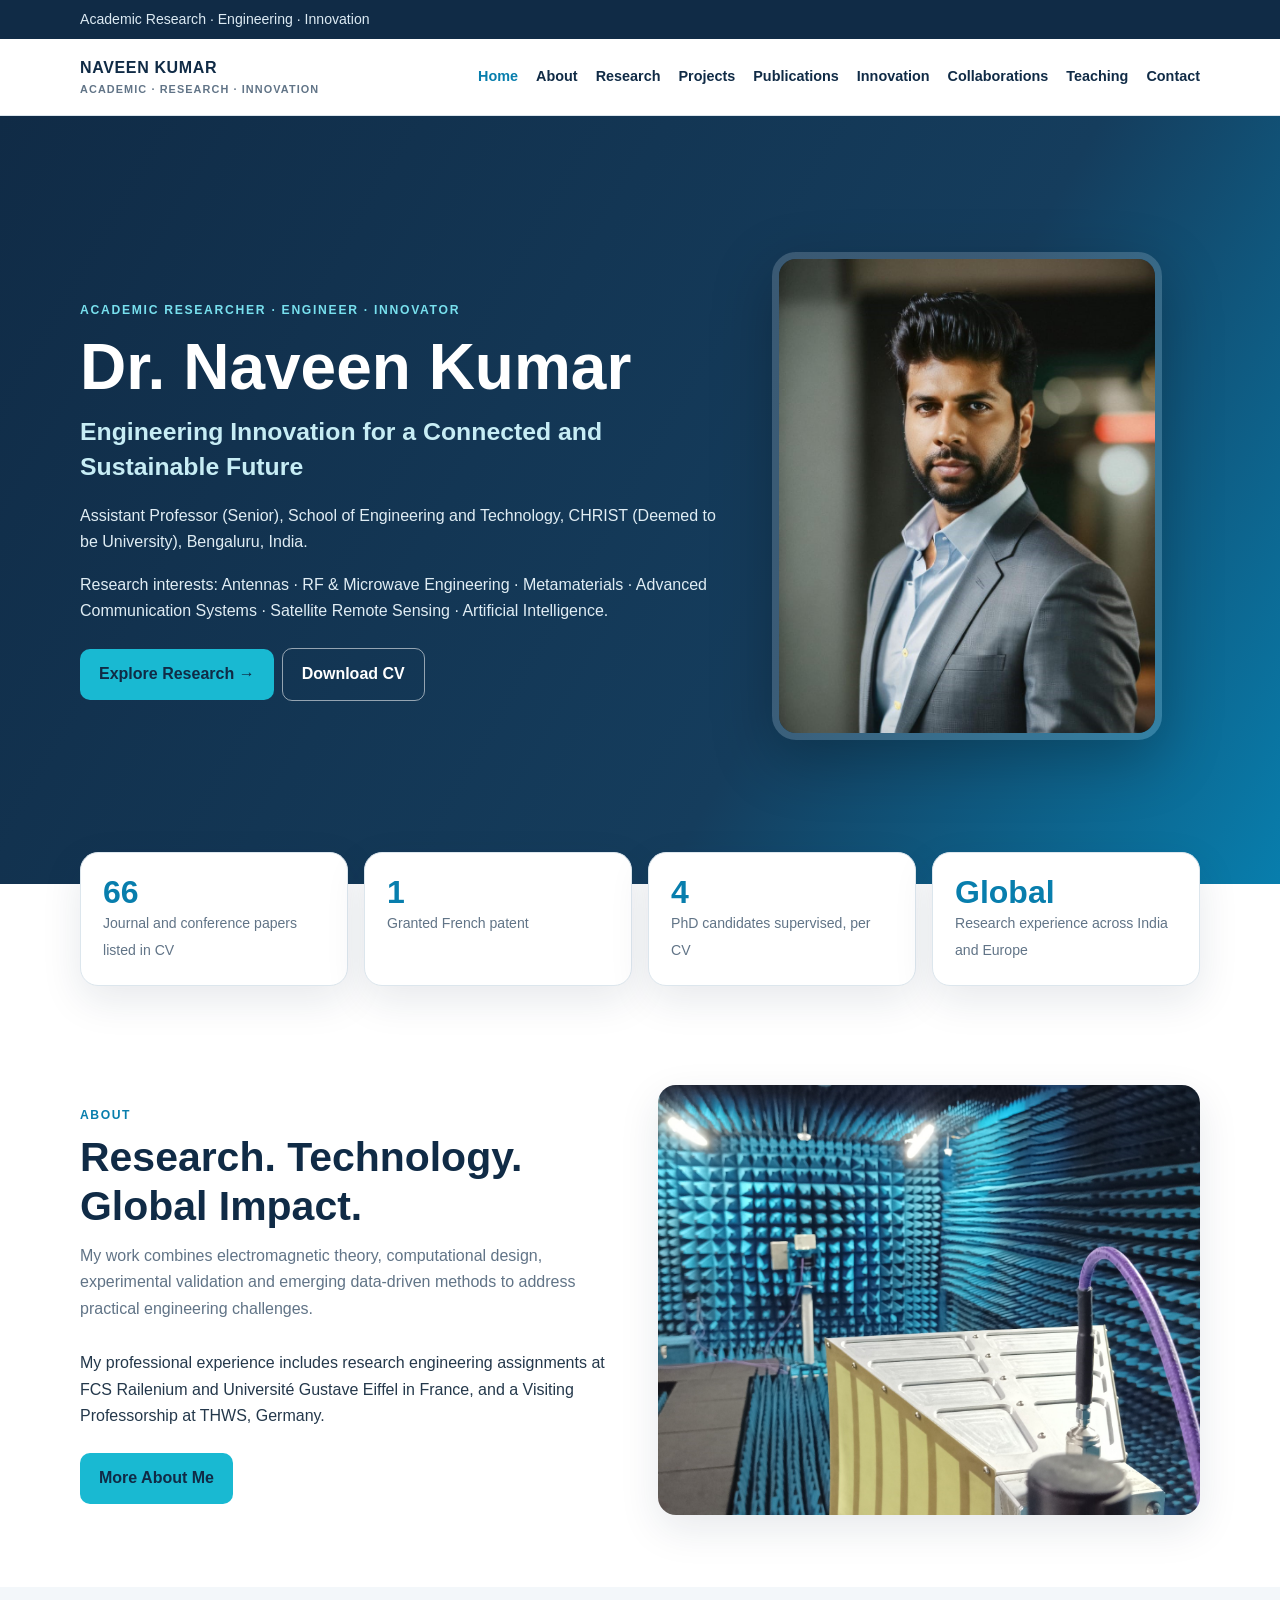
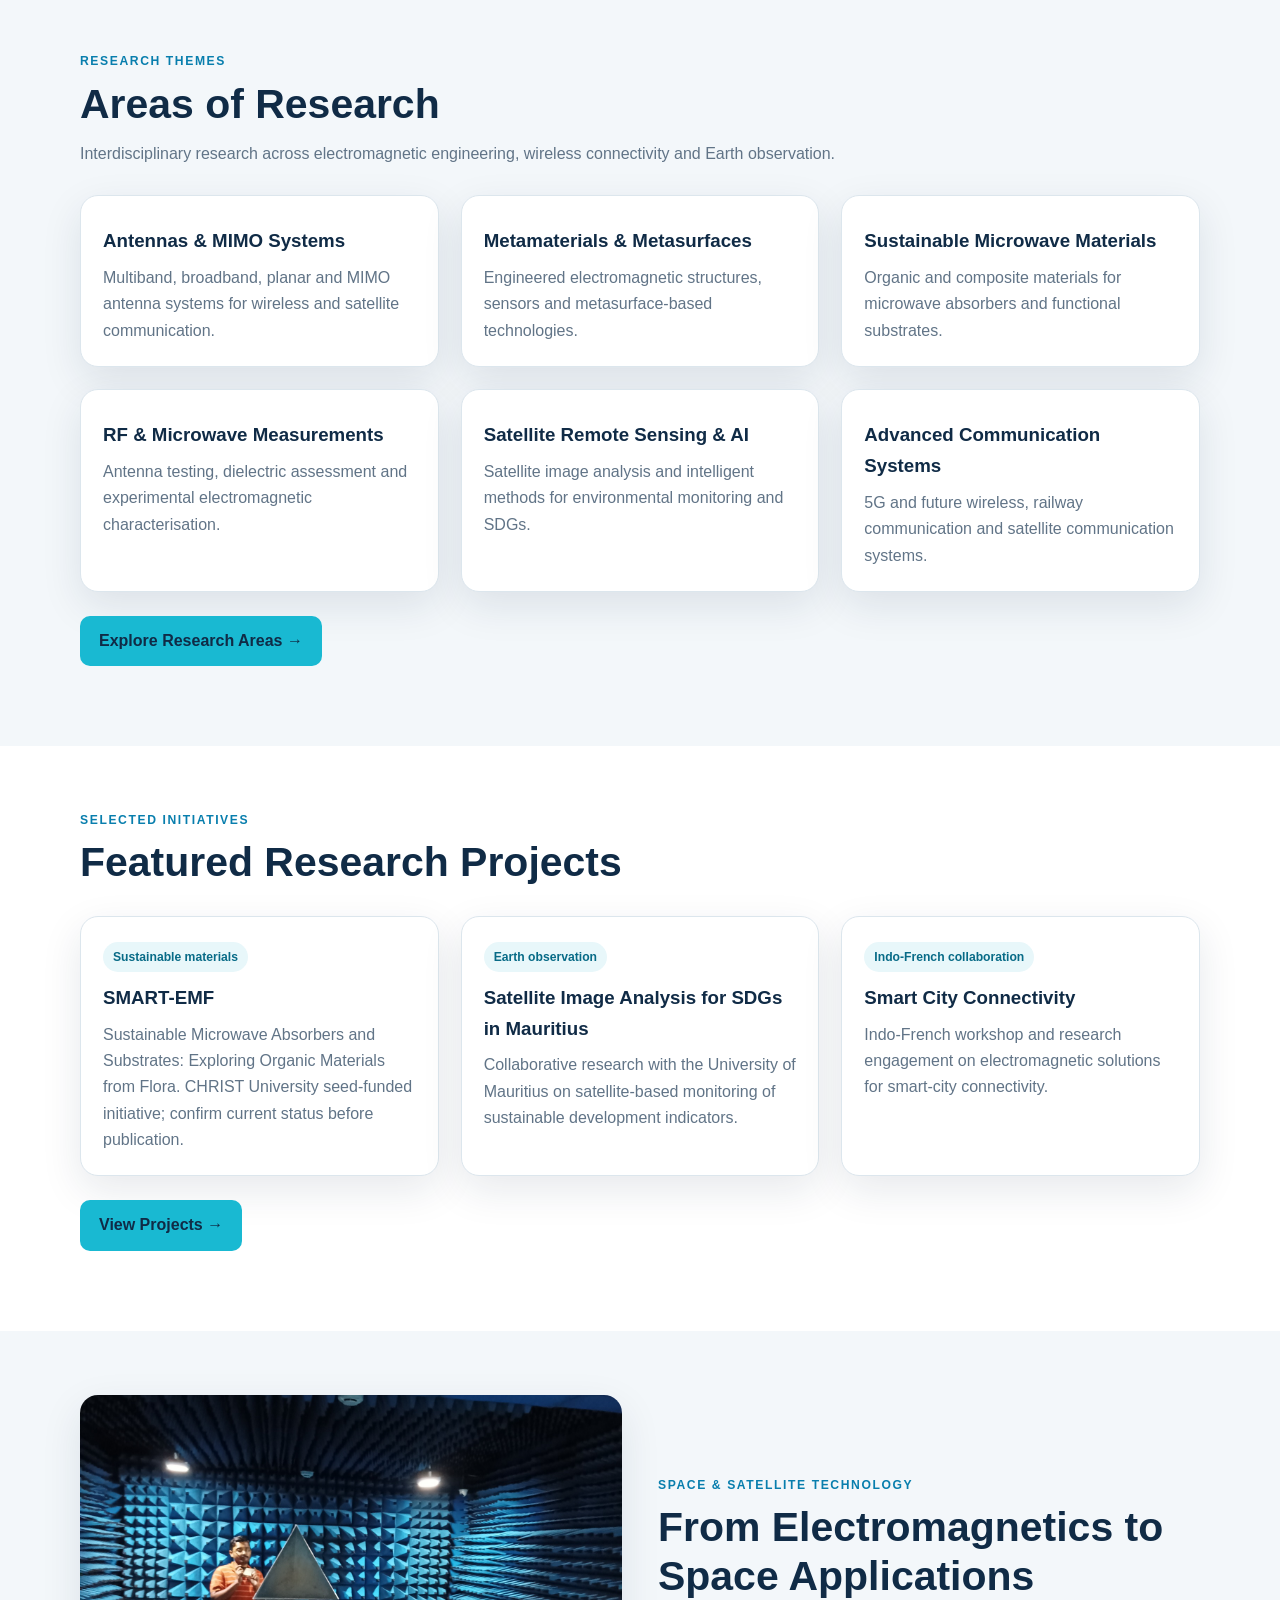
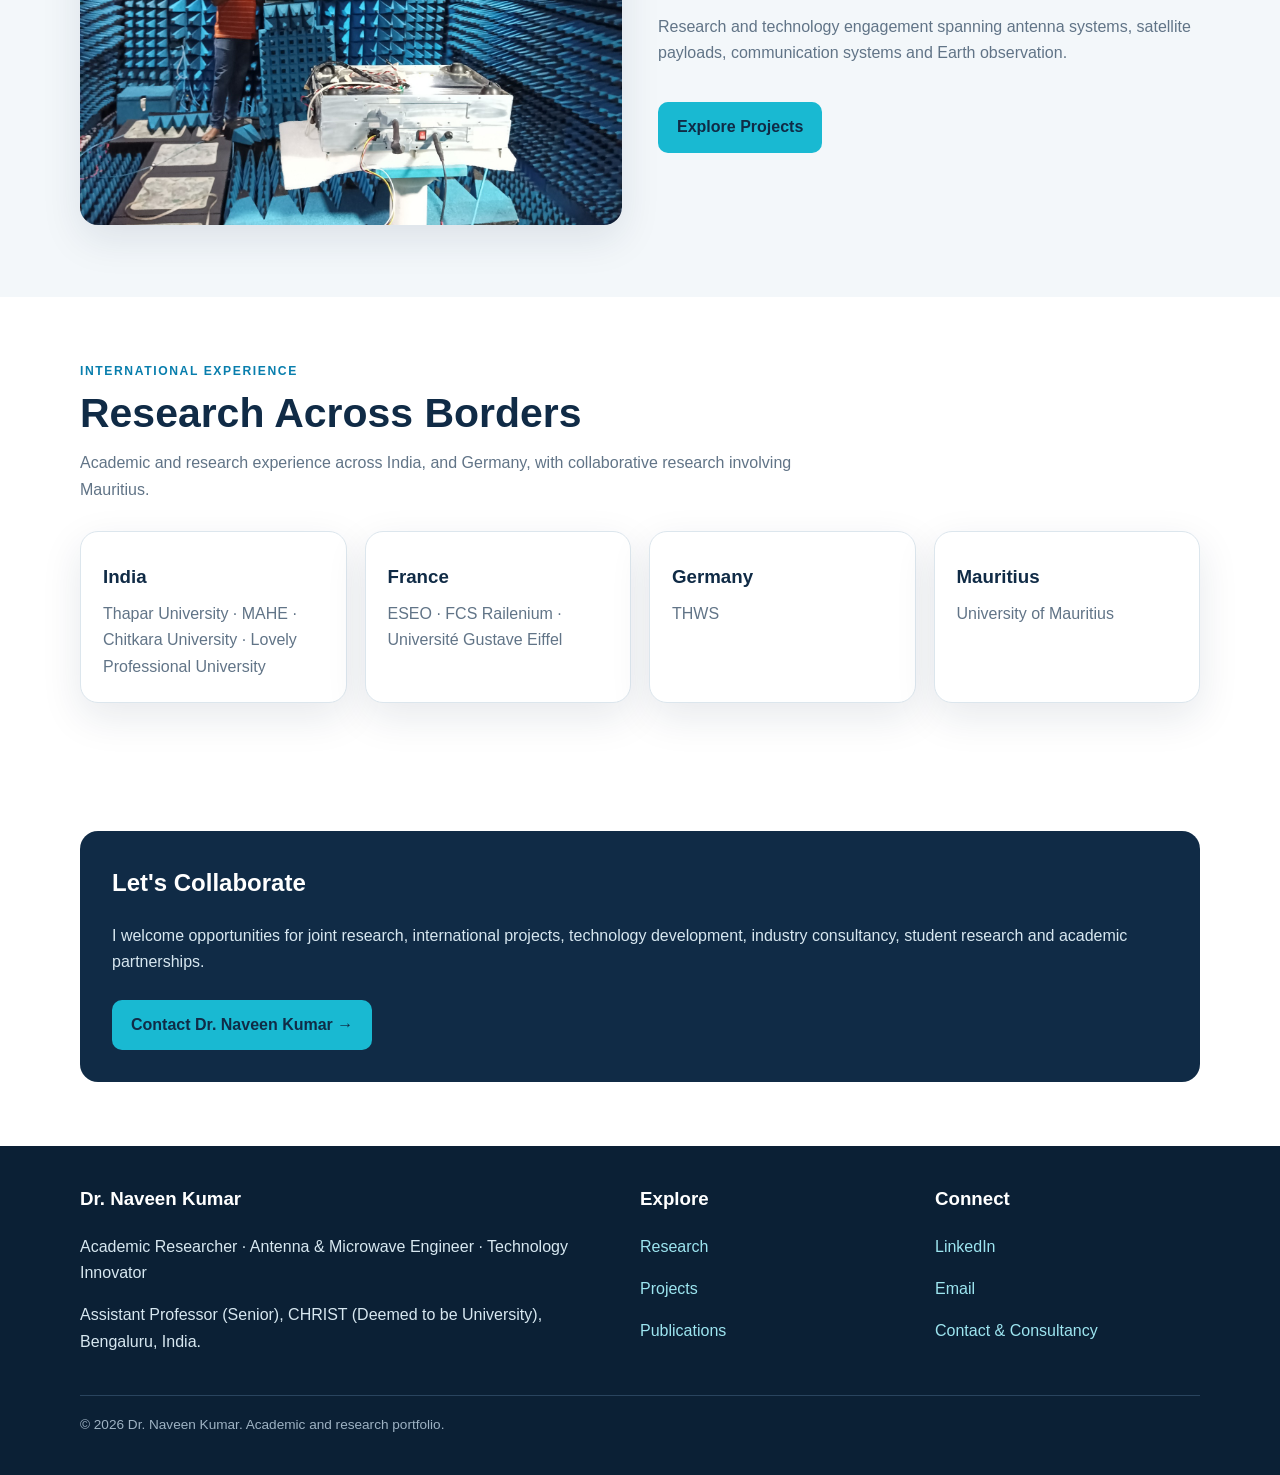
==== commit e4eb3ca3: "Update index.html" ====
--- a/index.html
+++ b/index.html
@@ -34,8 +34,8 @@
 <div class="card"><span class="tag">Indo-French collaboration</span><h3>Smart City Connectivity</h3><p>Indo-French workshop and research engagement on electromagnetic solutions for smart-city connectivity.</p></div>
 </div><p><a class="btn" href="projects.html">View Projects →</a></p></div></section>
 <section class="section-alt"><div class="container split"><div><img src="satellite-payload.jpg" alt="Satellite payload research image"></div><div><div class="kicker">SPACE & SATELLITE TECHNOLOGY</div><div class="section-head"><h2>From Electromagnetics to Space Applications</h2><p>Research and technology engagement spanning antenna systems, satellite payloads, communication systems and Earth observation.</p></div><a class="btn" href="projects.html">Explore Projects</a></div></div></section>
-<section><div class="container"><div class="section-head"><div class="kicker">INTERNATIONAL EXPERIENCE</div><h2>Research Across Borders</h2><p>Academic and research experience across India, France and Germany, with collaborative research involving Mauritius.</p></div><div class="grid-4">
-<div class="card"><h3>India</h3><p>CHRIST (Deemed to be University)</p></div><div class="card"><h3>France</h3><p>ESEO · FCS Railenium · Université Gustave Eiffel</p></div><div class="card"><h3>Germany</h3><p>THWS</p></div><div class="card"><h3>Mauritius</h3><p>University of Mauritius</p></div>
+<section><div class="container"><div class="section-head"><div class="kicker">INTERNATIONAL EXPERIENCE</div><h2>Research Across Borders</h2><p>Academic and research experience across India,  and Germany, with collaborative research involving Mauritius.</p></div><div class="grid-4">
+<div class="card"><h3>India</h3><p> Thapar University · MAHE · Chitkara University · Lovely Professional University</p></div><div class="card"><h3>France</h3><p>ESEO · FCS Railenium · Université Gustave Eiffel</p></div><div class="card"><h3>Germany</h3><p>THWS</p></div><div class="card"><h3>Mauritius</h3><p>University of Mauritius</p></div>
 </div></div></section>
 <section><div class="container"><div class="callout"><h2>Let's Collaborate</h2><p>I welcome opportunities for joint research, international projects, technology development, industry consultancy, student research and academic partnerships.</p><a class="btn" href="contact.html">Contact Dr. Naveen Kumar →</a></div></div></section>
 
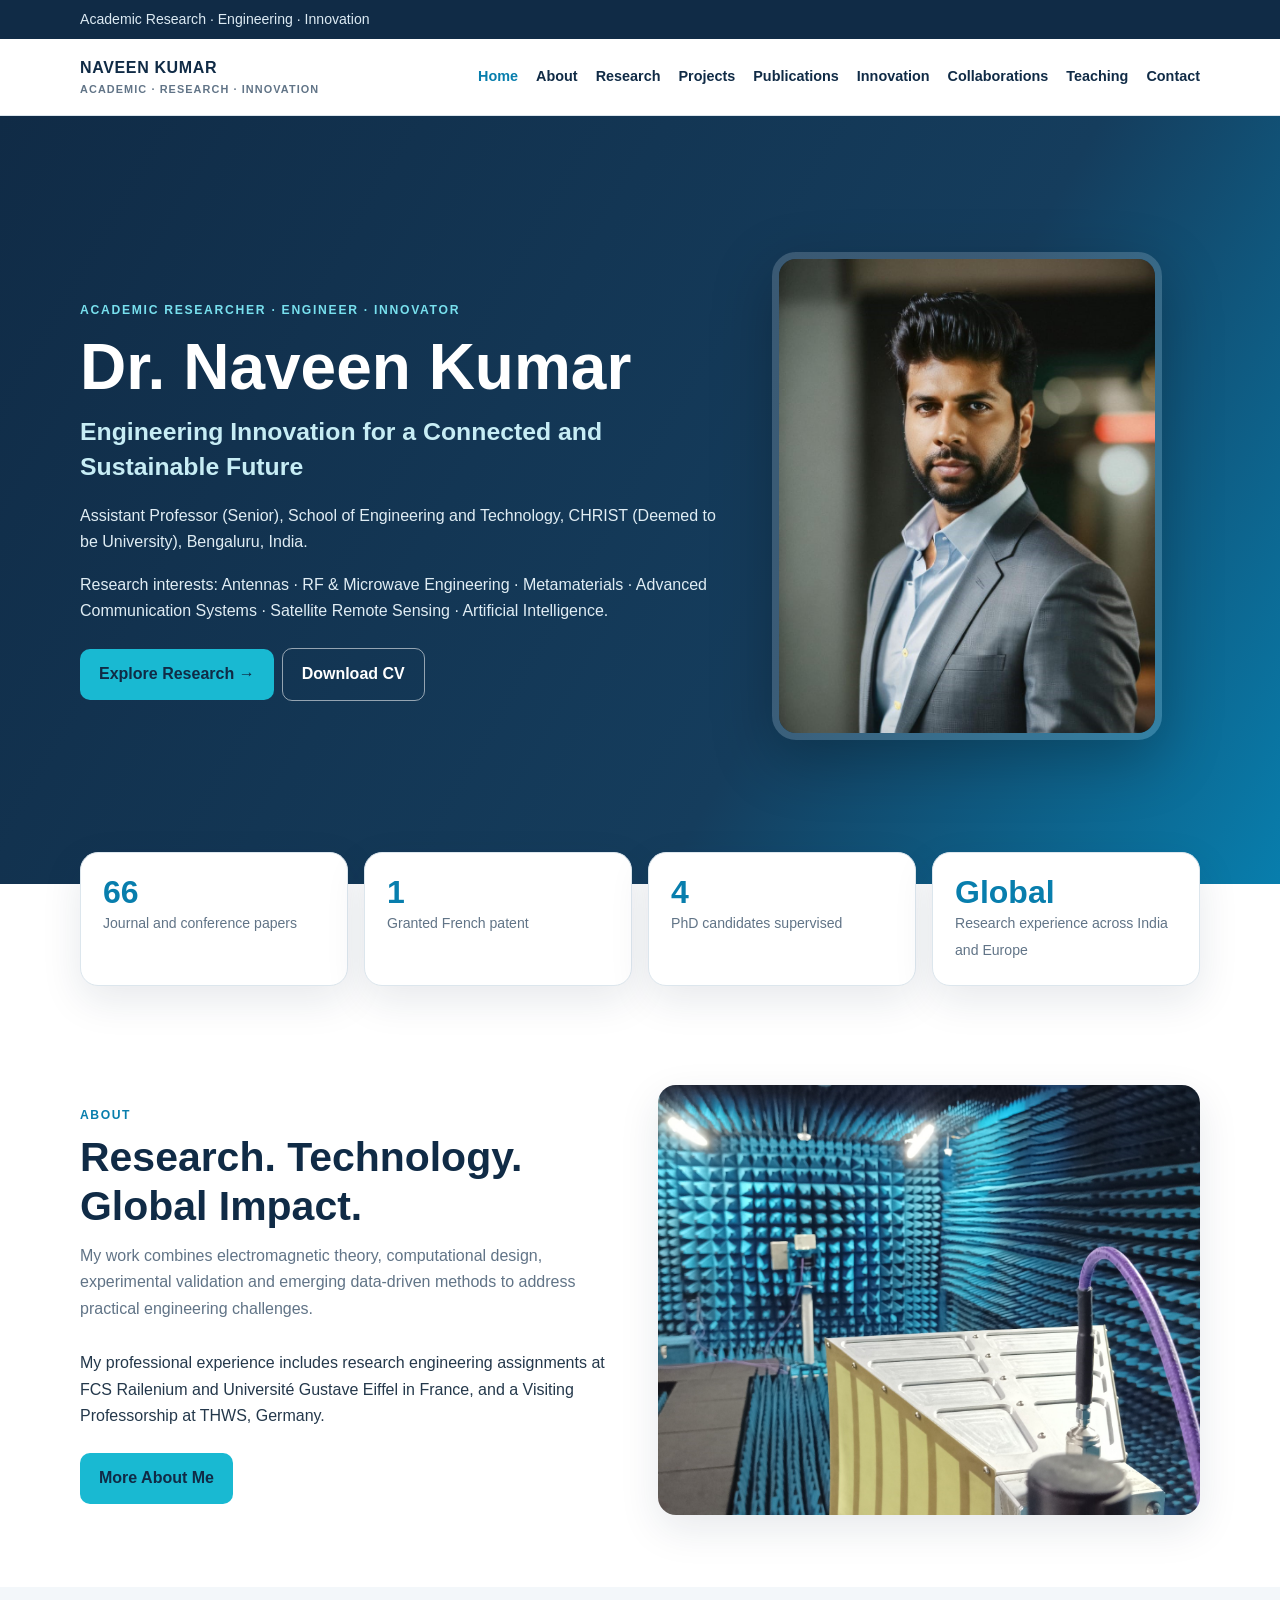
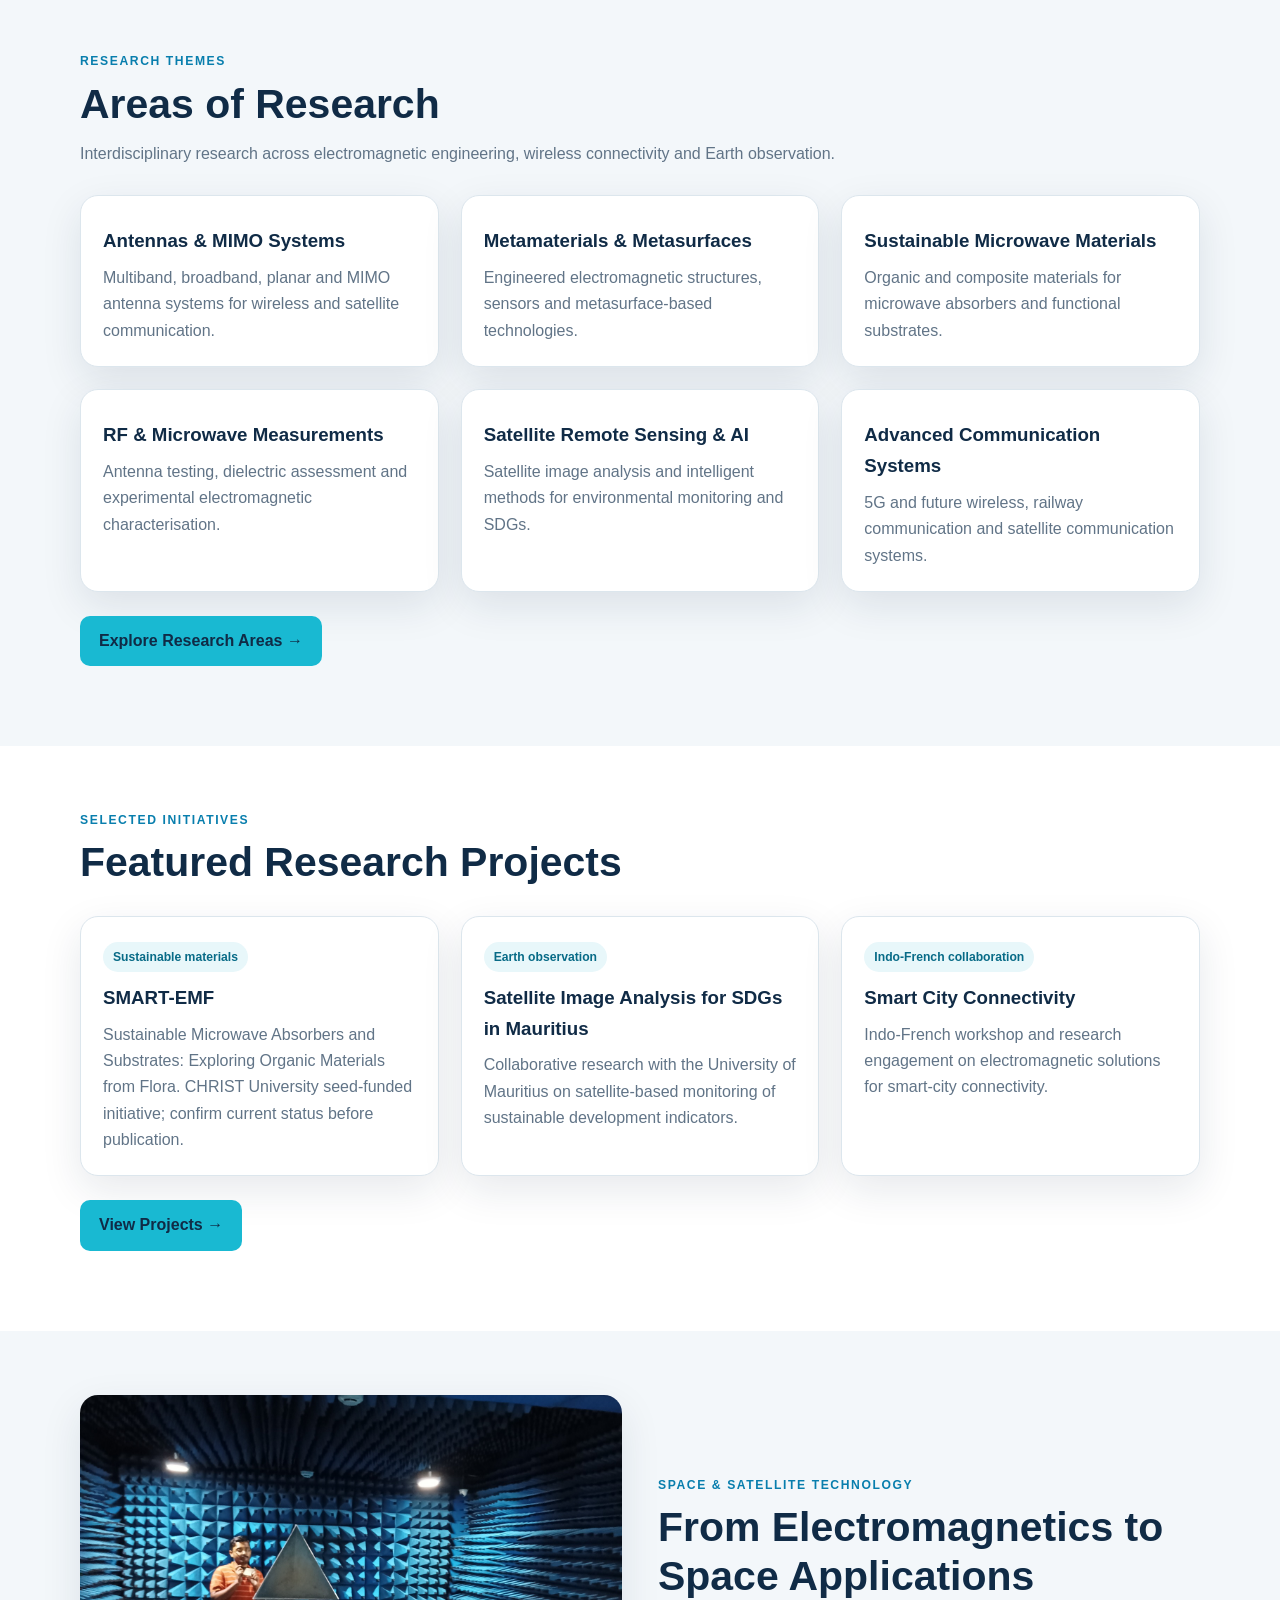
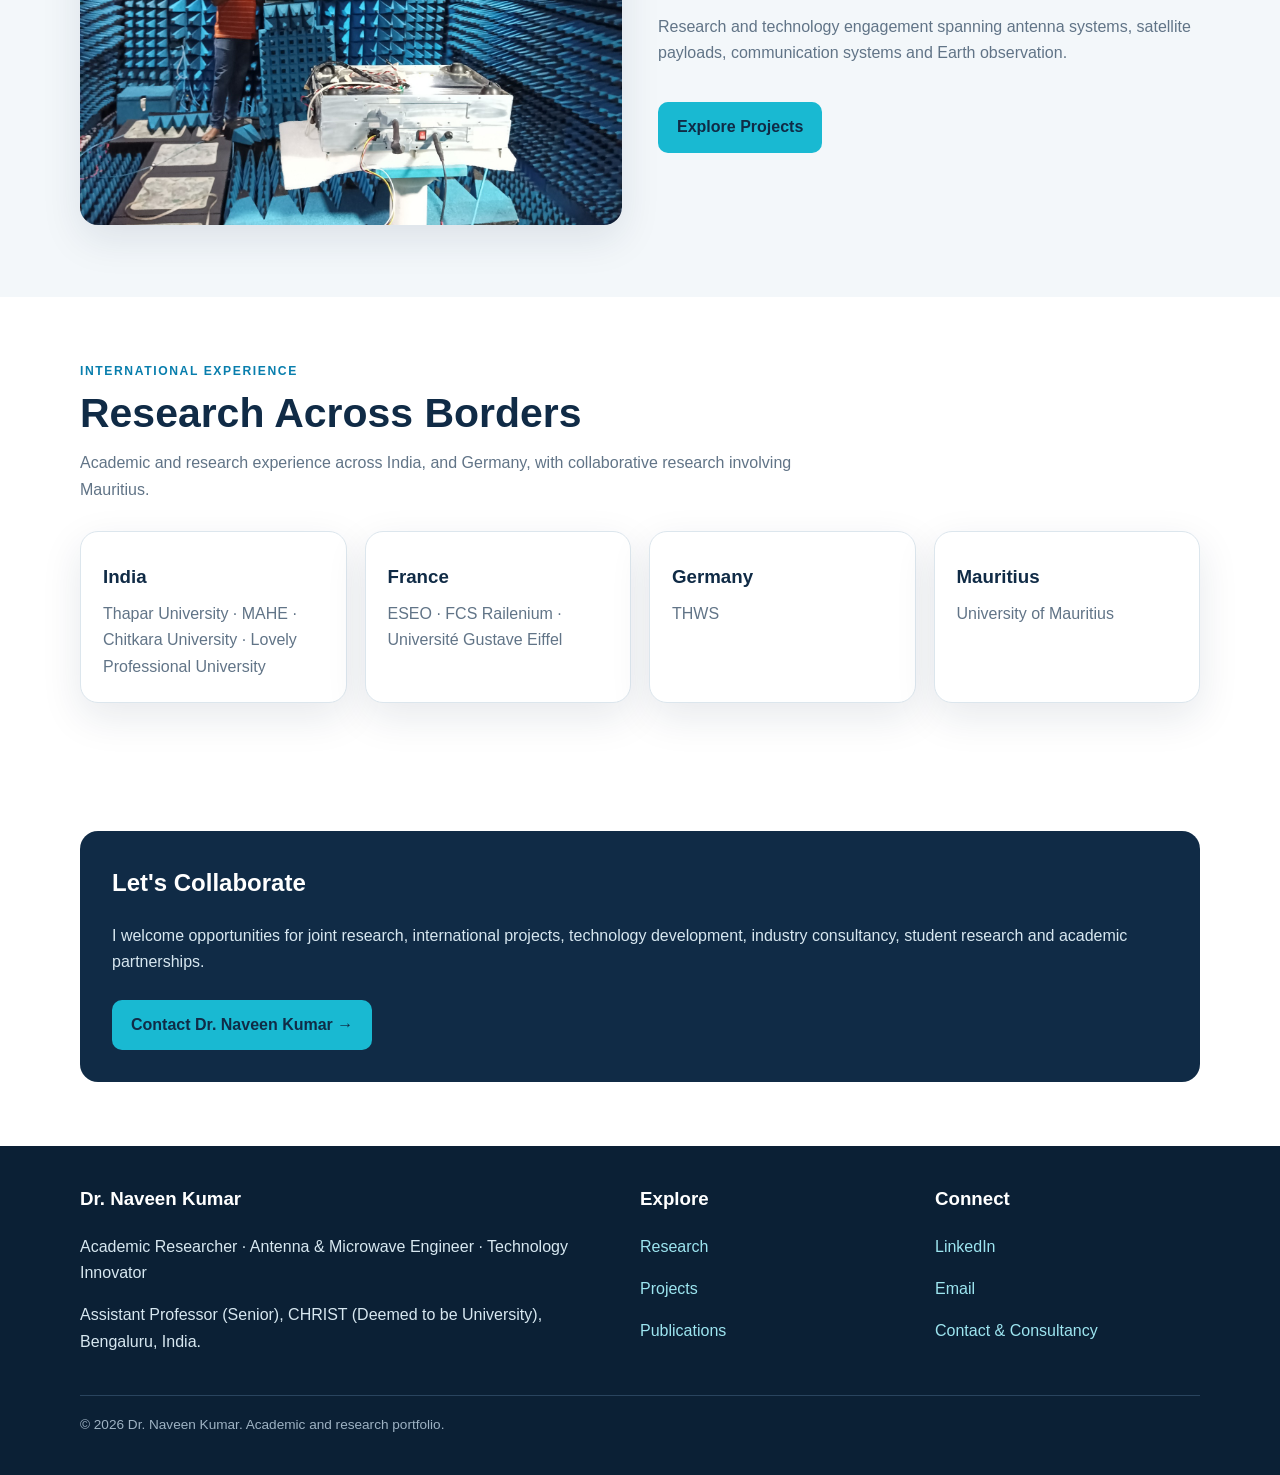
==== commit 7ea278a9: "Update index.html" ====
--- a/index.html
+++ b/index.html
@@ -13,9 +13,9 @@
 <div> <img class="hero-photo" src="naveen_photo.jpg" alt="Dr. Naveen Kumar professional portrait"></div>
 </div></section>
 <section style="padding:0 0 35px"><div class="container stats">
-<div class="stat"><strong>66</strong><span>Journal and conference papers listed in CV</span></div>
+<div class="stat"><strong>66</strong><span>Journal and conference papers</span></div>
 <div class="stat"><strong>1</strong><span>Granted French patent</span></div>
-<div class="stat"><strong>4</strong><span>PhD candidates supervised, per CV</span></div>
+<div class="stat"><strong>4</strong><span>PhD candidates supervised</span></div>
 <div class="stat"><strong>Global</strong><span>Research experience across India and Europe</span></div>
 </div></section>
 <section><div class="container split"><div><div class="kicker">ABOUT</div><div class="section-head"><h2>Research. Technology. Global Impact.</h2><p>My work combines electromagnetic theory, computational design, experimental validation and emerging data-driven methods to address practical engineering challenges.</p></div><p>My professional experience includes research engineering assignments at FCS Railenium and Université Gustave Eiffel in France, and a Visiting Professorship at THWS, Germany.</p><a class="btn" href="about.html">More About Me</a></div><div><img src="antenna-testing.jpg" alt="Antenna testing in research laboratory"></div></div></section>
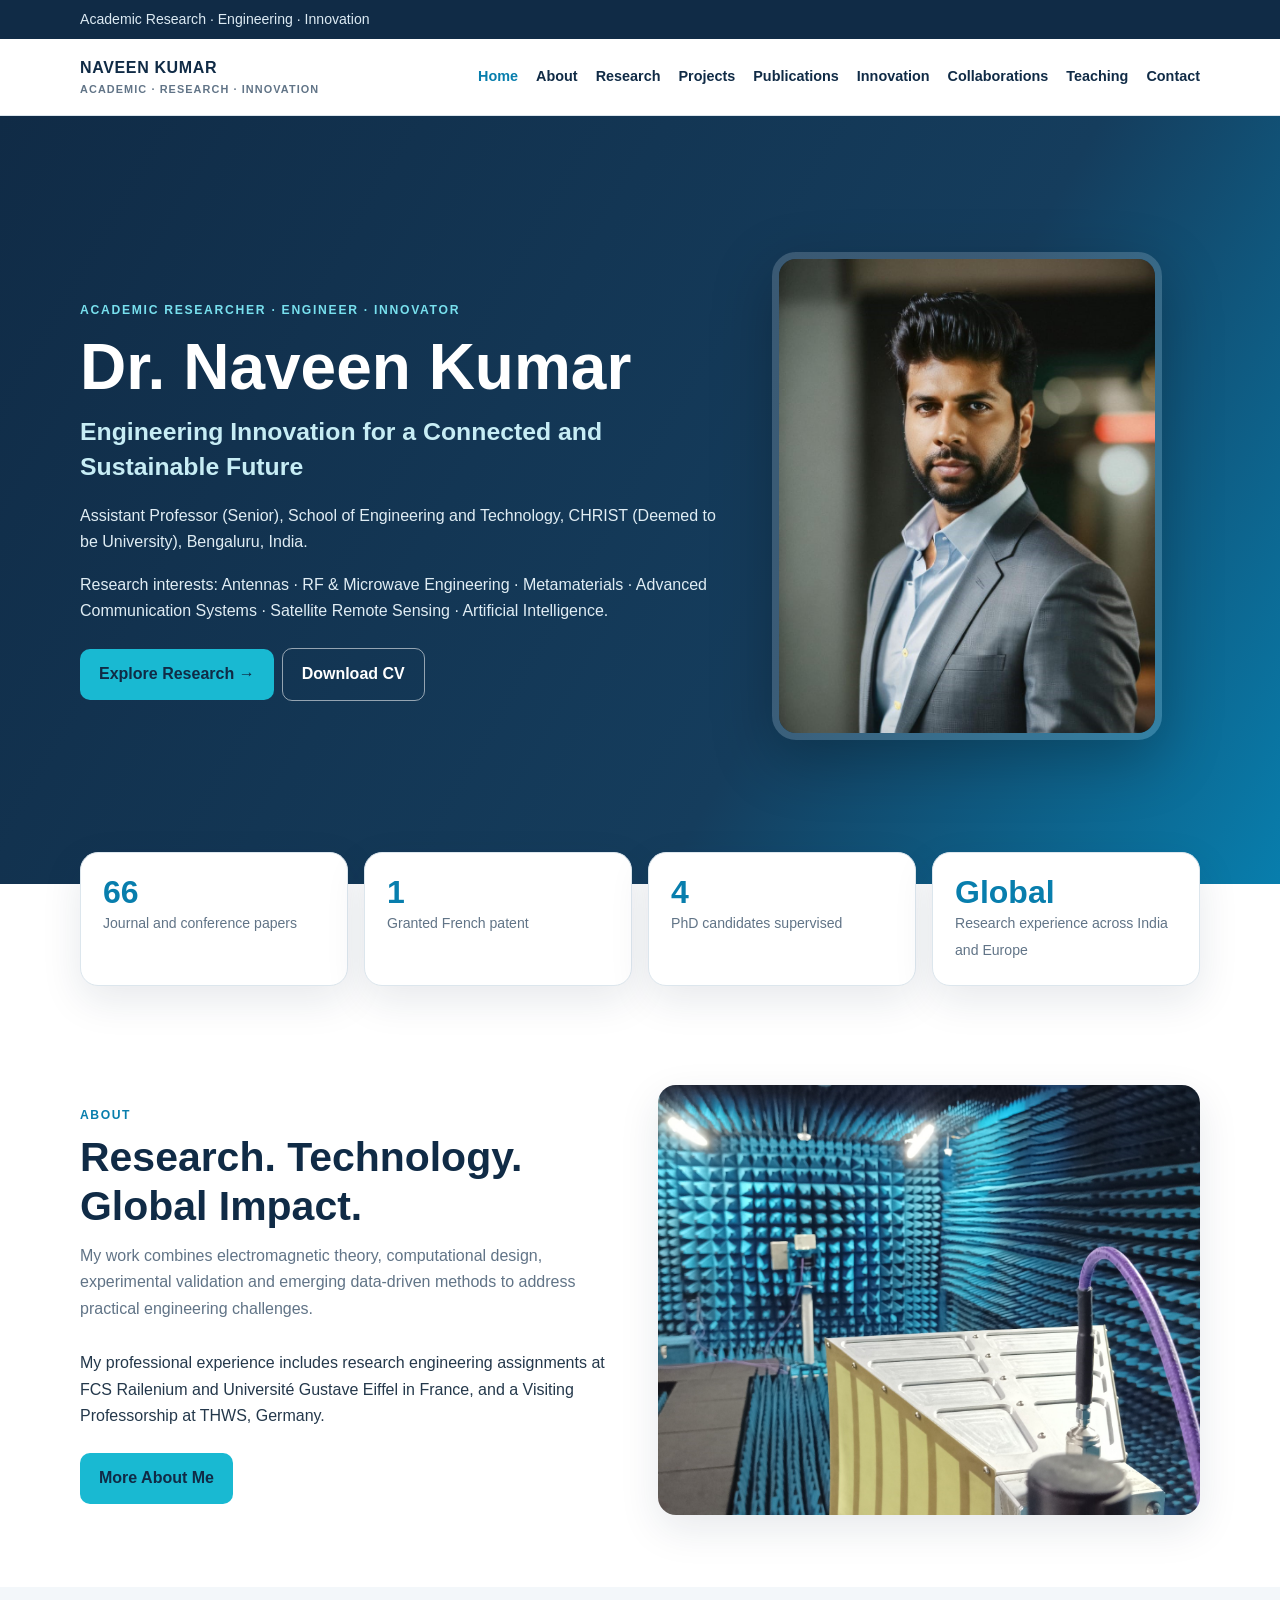
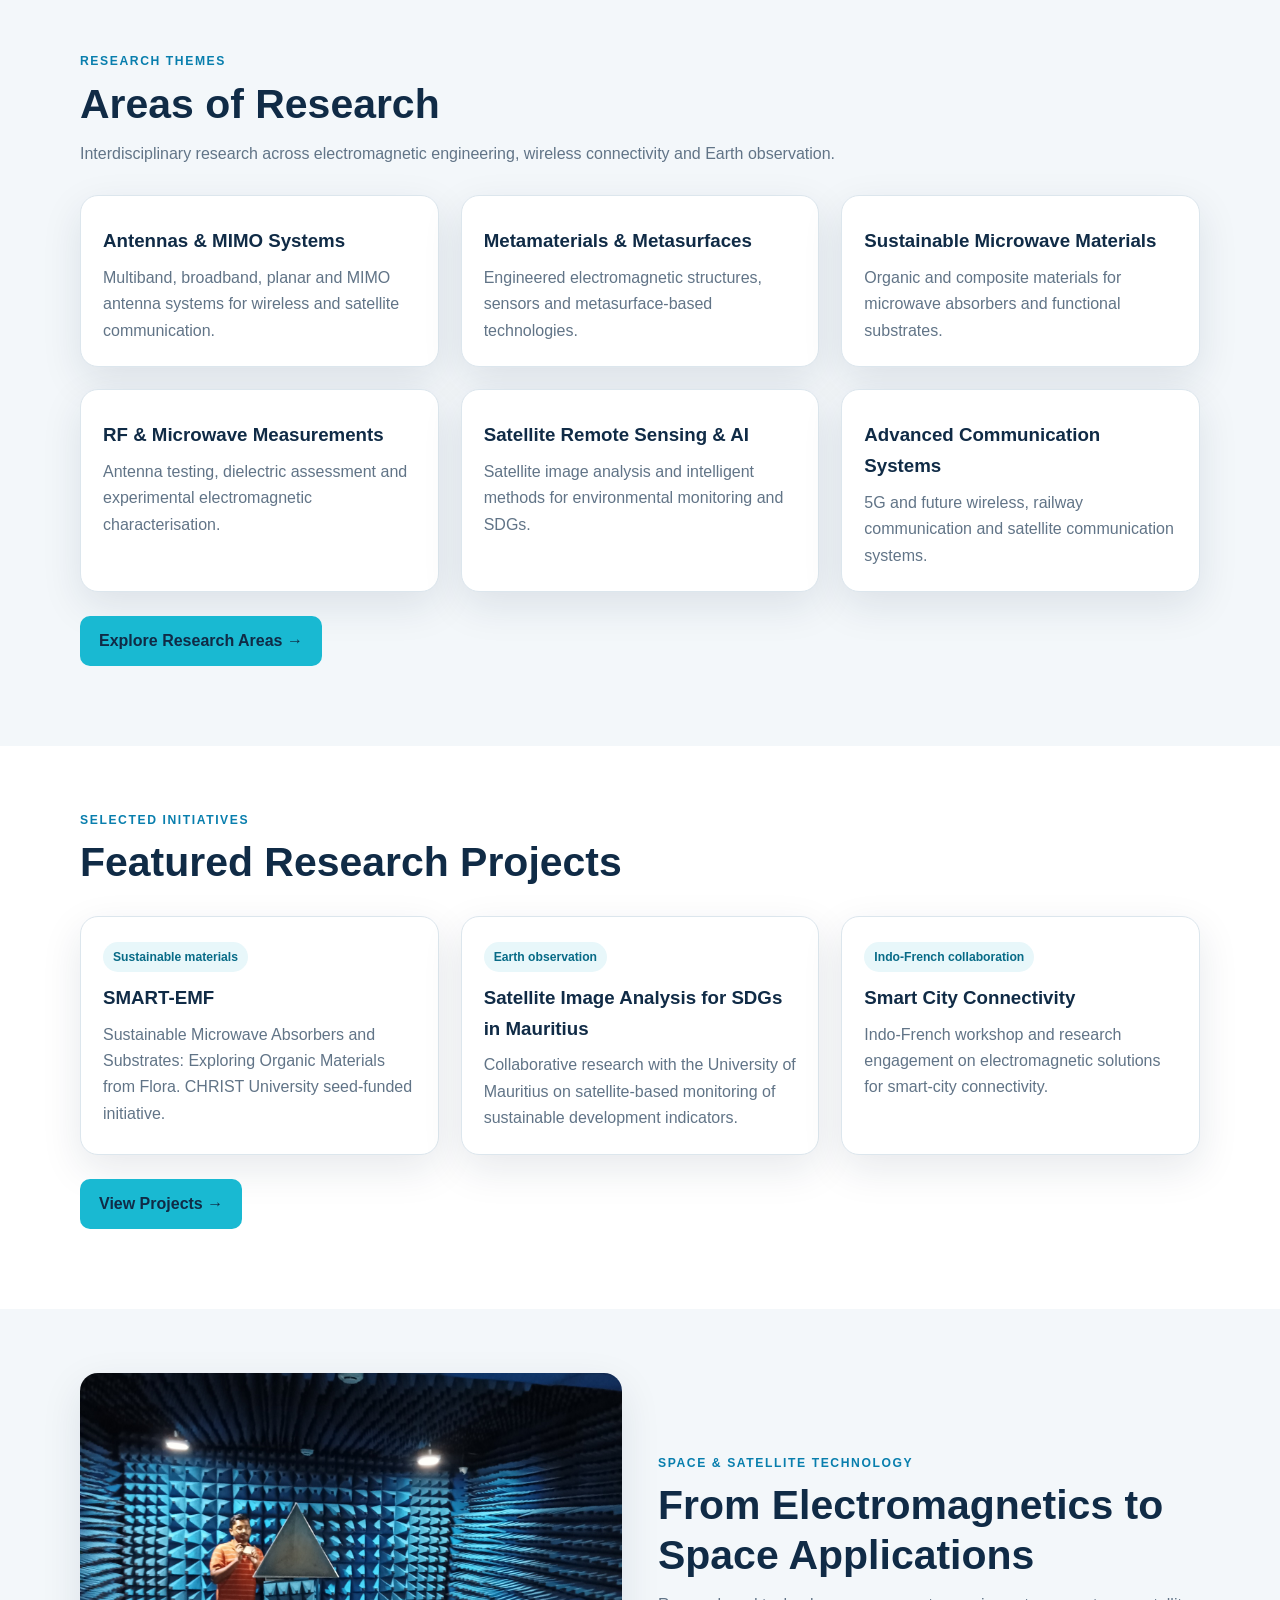
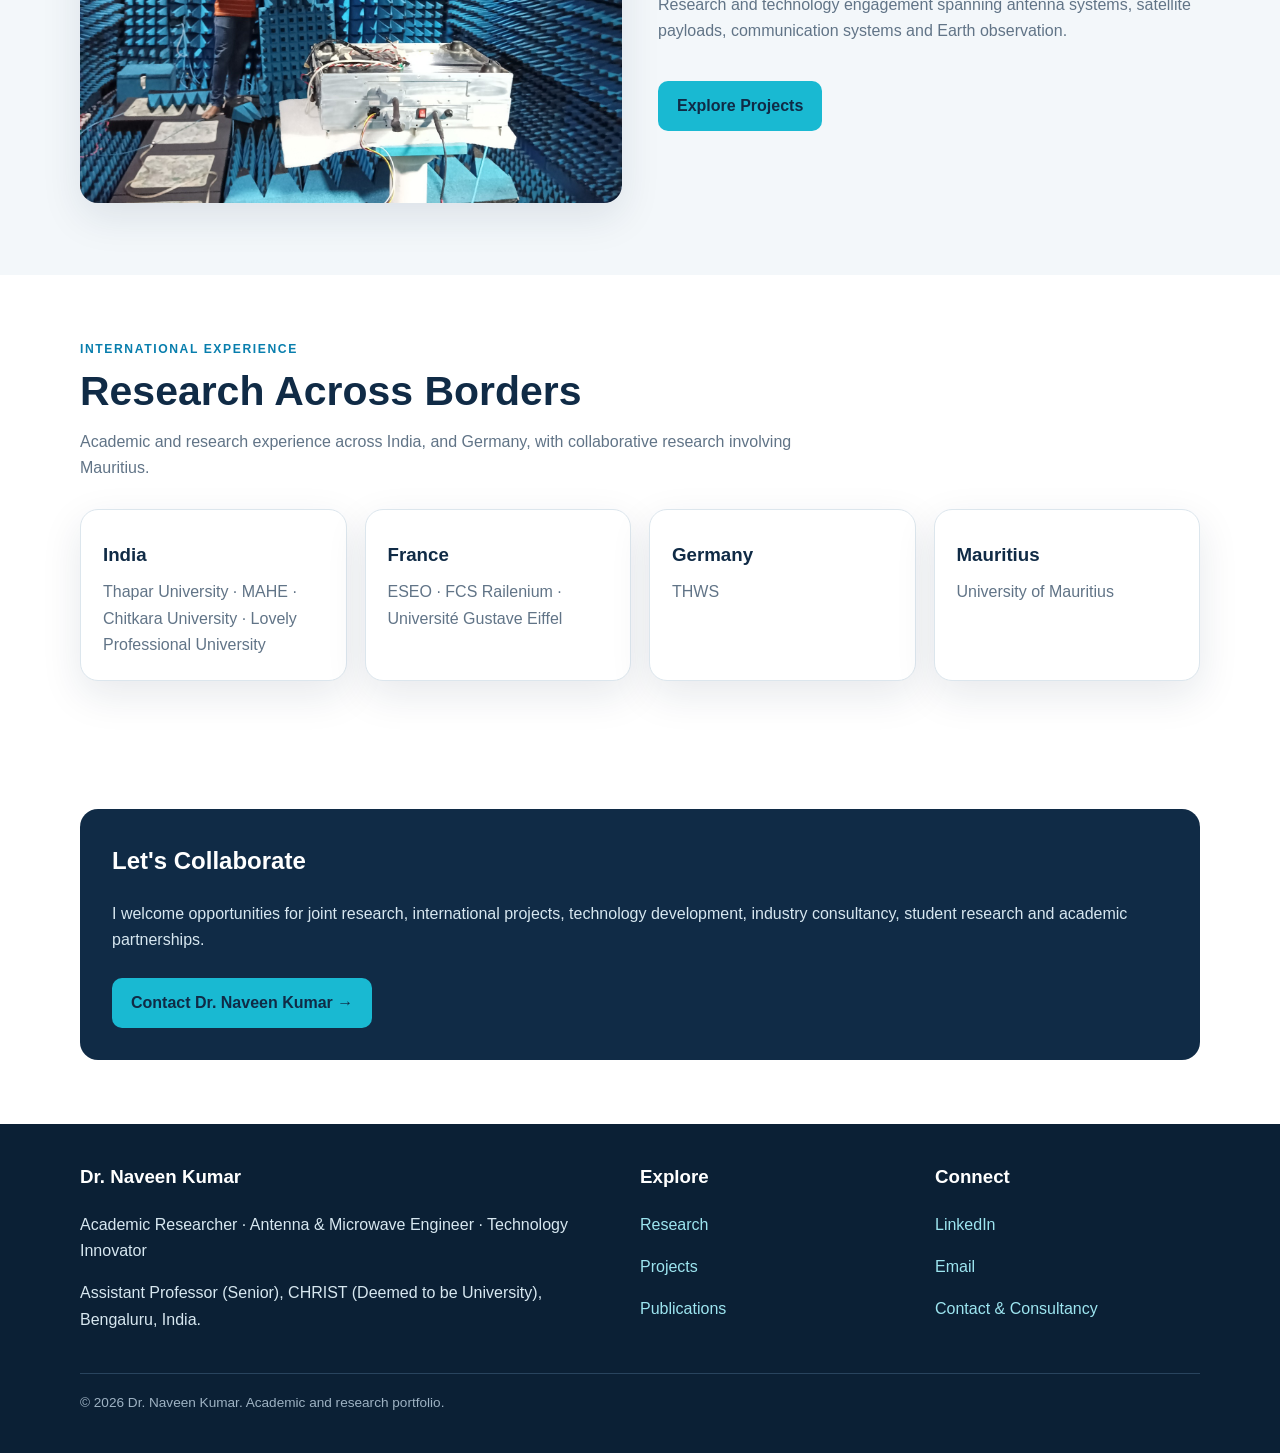
==== commit fa71df15: "Update index.html" ====
--- a/index.html
+++ b/index.html
@@ -29,7 +29,7 @@
 <div class="card"><h3>Advanced Communication Systems</h3><p>5G and future wireless, railway communication and satellite communication systems.</p></div>
 </div><p><a class="btn" href="research.html">Explore Research Areas →</a></p></div></section>
 <section><div class="container"><div class="section-head"><div class="kicker">SELECTED INITIATIVES</div><h2>Featured Research Projects</h2></div><div class="grid-3">
-<div class="card"><span class="tag">Sustainable materials</span><h3>SMART-EMF</h3><p>Sustainable Microwave Absorbers and Substrates: Exploring Organic Materials from Flora. CHRIST University seed-funded initiative; confirm current status before publication.</p></div>
+<div class="card"><span class="tag">Sustainable materials</span><h3>SMART-EMF</h3><p>Sustainable Microwave Absorbers and Substrates: Exploring Organic Materials from Flora. CHRIST University seed-funded initiative.</p></div>
 <div class="card"><span class="tag">Earth observation</span><h3>Satellite Image Analysis for SDGs in Mauritius</h3><p>Collaborative research with the University of Mauritius on satellite-based monitoring of sustainable development indicators.</p></div>
 <div class="card"><span class="tag">Indo-French collaboration</span><h3>Smart City Connectivity</h3><p>Indo-French workshop and research engagement on electromagnetic solutions for smart-city connectivity.</p></div>
 </div><p><a class="btn" href="projects.html">View Projects →</a></p></div></section>
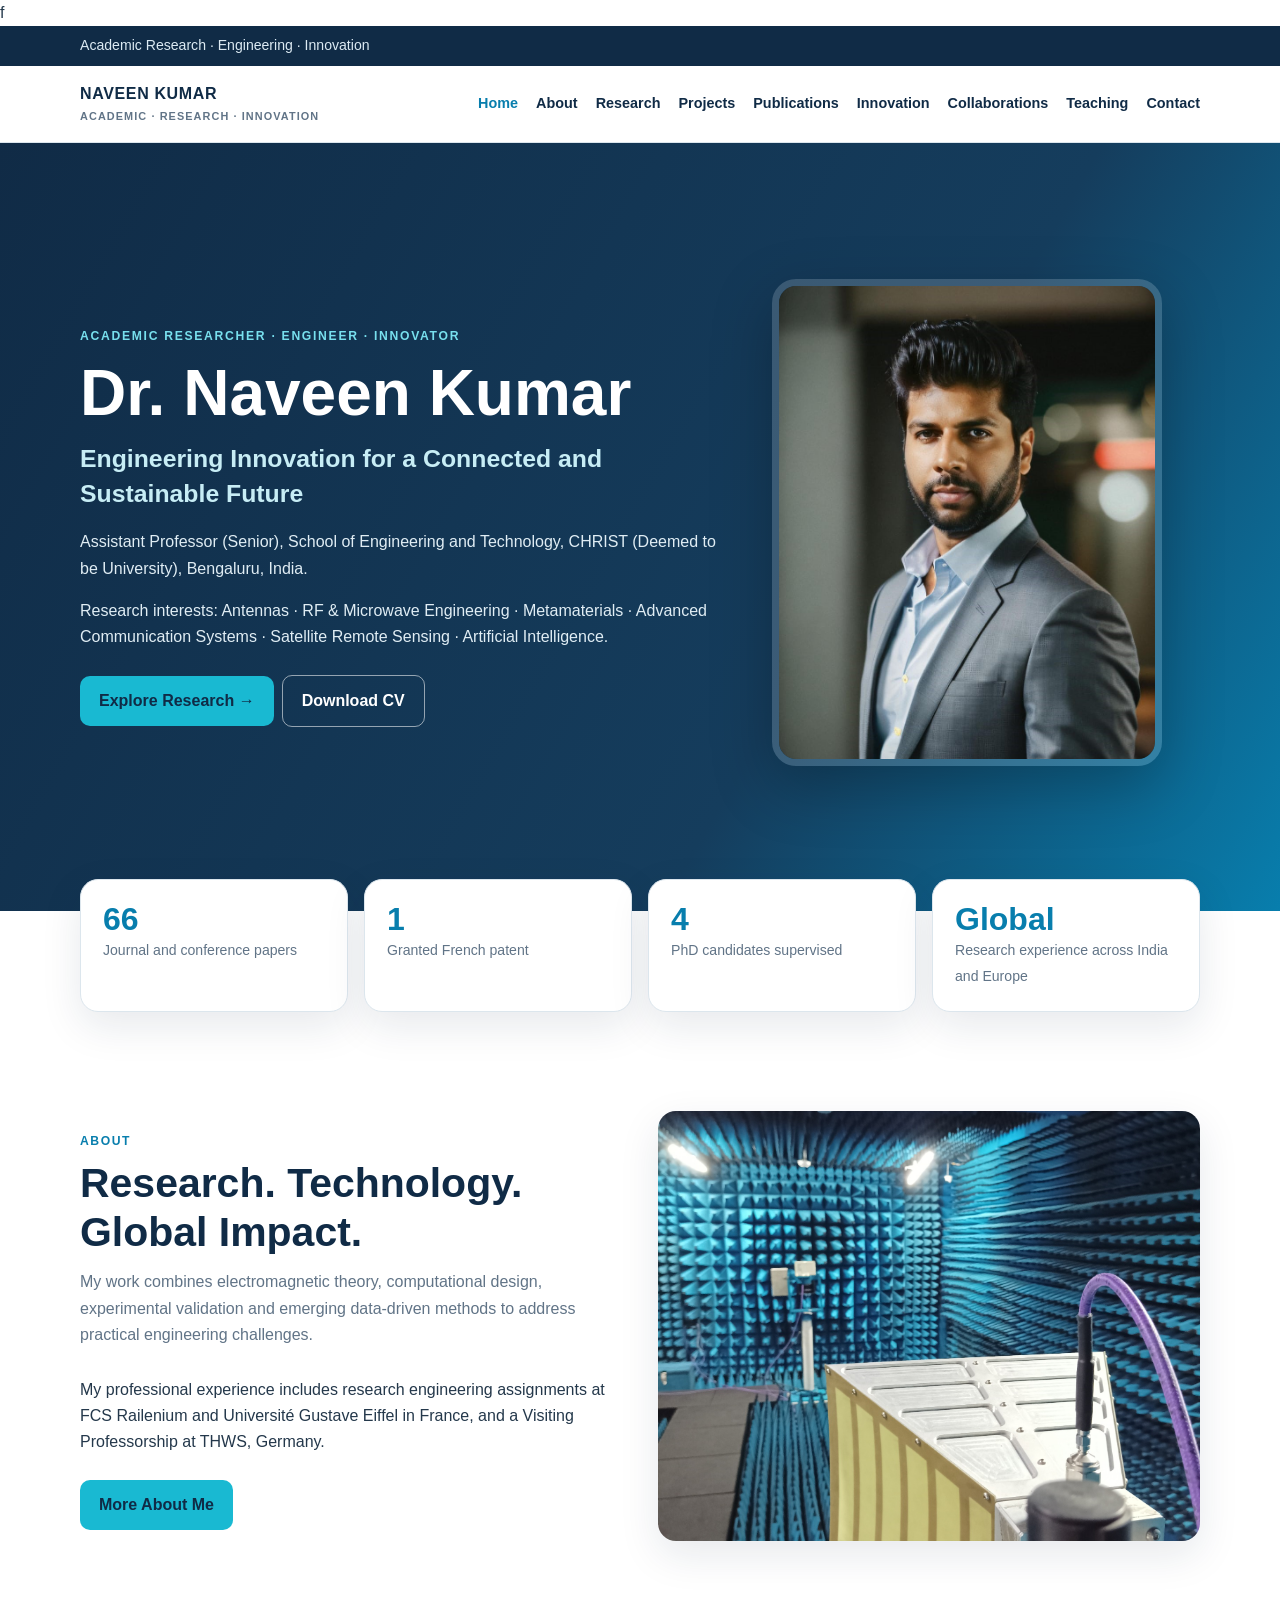
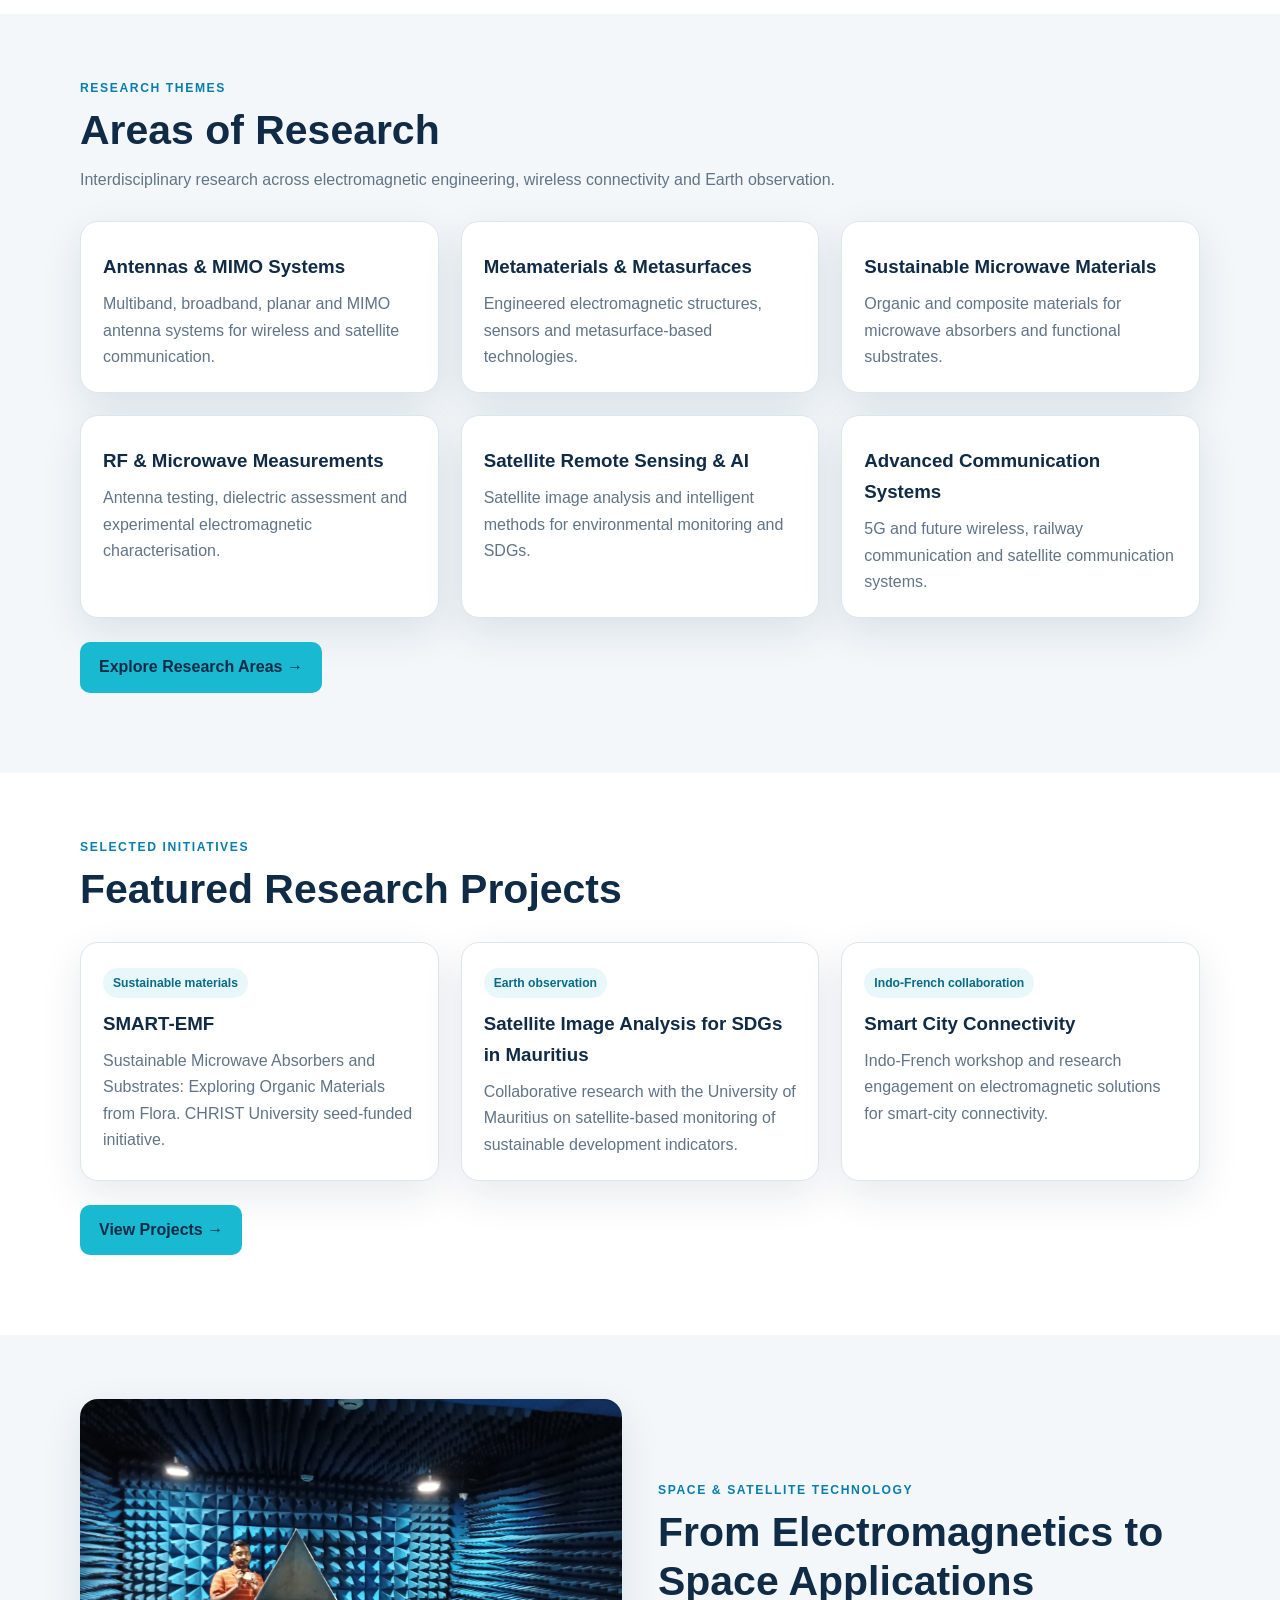
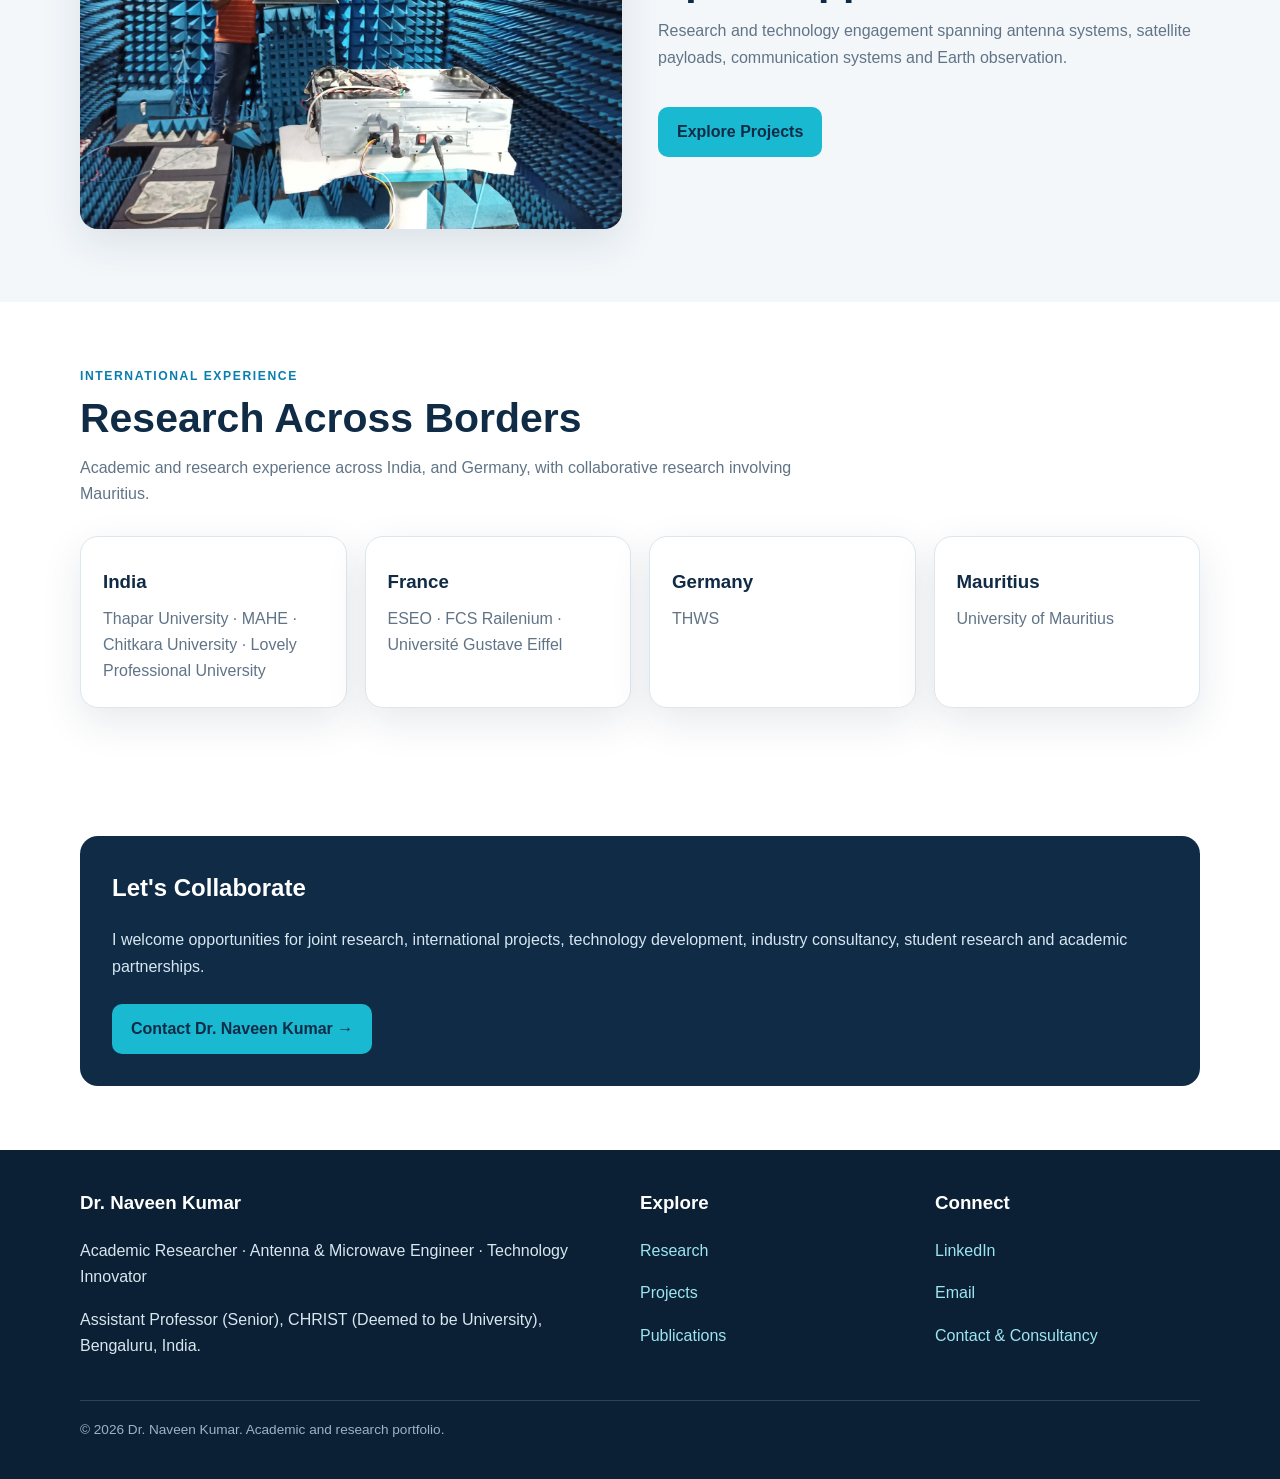
==== commit 0f29d57e: "Update index.html" ====
--- a/index.html
+++ b/index.html
@@ -1,4 +1,12 @@
-<!doctype html><html lang="en"><head><meta charset="utf-8"><meta name="viewport" content="width=device-width,initial-scale=1"><meta name="description" content="Academic and research portfolio of Dr. Naveen Kumar."><title>Home | Dr. Naveen Kumar</title><link rel="stylesheet" href="styles.css"></head><body>
+<!doctype html><html lang="en">f<head><meta charset="utf-8"><meta name="viewport" content="width=device-width,initial-scale=1"><meta name="description" content="Academic and research portfolio of Dr. Naveen Kumar."><title>Home | Dr. Naveen Kumar</title><link rel="stylesheet" href="styles.css"><!-- Google Analytics -->
+<script async src="https://www.googletagmanager.com/gtag/js?id=G-3TKV8HF9WR"></script>
+<script>
+  window.dataLayer = window.dataLayer || [];
+  function gtag(){dataLayer.push(arguments);}
+  gtag('js', new Date());
+
+  gtag('config', 'G-3TKV8HF9WR');
+</script></head><body>
 <div class="topbar"><div class="container"><span>Academic Research · Engineering · Innovation</span></div></div>
 <header><div class="container nav"><a class="brand" href="index.html"><span>NAVEEN KUMAR<small>ACADEMIC · RESEARCH · INNOVATION</small></span></a>
 <button class="menu-toggle" aria-expanded="false">Menu ☰</button><nav><a href="index.html" class="active">Home</a><a href="about.html" class="">About</a><a href="research.html" class="">Research</a><a href="projects.html" class="">Projects</a><a href="publications.html" class="">Publications</a><a href="innovation.html" class="">Innovation</a><a href="collaborations.html" class="">Collaborations</a><a href="teaching.html" class="">Teaching</a><a href="contact.html" class="">Contact</a></nav></div></header>
